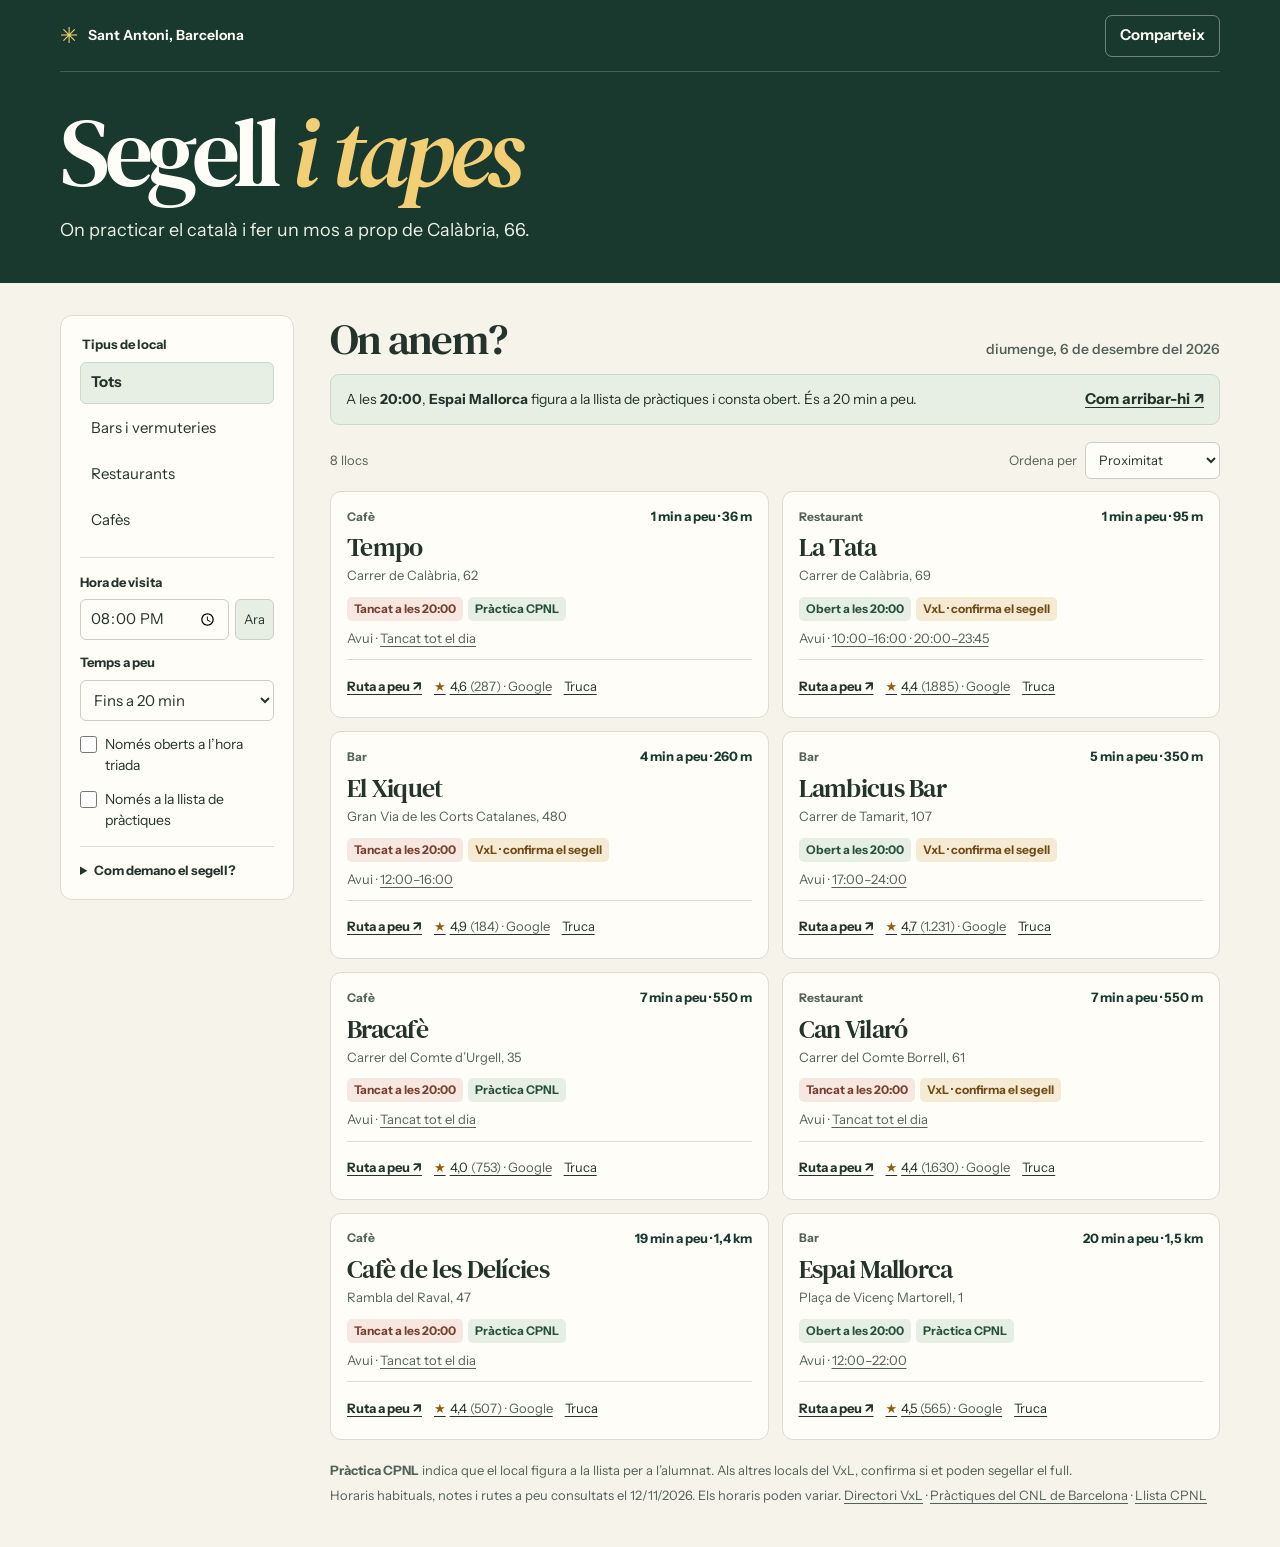
==== index.html @ 32f1e43f "Publish Segell i tapes" ====
<!DOCTYPE html>
<html lang="ca">
<head>
  <meta charset="utf-8">
  <meta name="viewport" content="width=device-width, initial-scale=1">
  <meta name="theme-color" content="#19392f">
  <meta name="description" content="Bars, restaurants i cafès per practicar el català a prop de Calàbria, 66. Filtra per horari i distància a peu.">
  <meta property="og:title" content="Segell i tapes · Sant Antoni">
  <meta property="og:description" content="Tria on practicar el català i fer un mos després de classe.">
  <title>Segell i tapes · Sant Antoni</title>
  <style>
    :root {
      color-scheme: light;
      --ink: #24342d;
      --muted: #536259;
      --green: #19392f;
      --cream: #f6f3eb;
      --paper: #fffdf8;
      --line: #dddcd0;
      --gold: #f2ce75;
      --green-soft: #e7efe5;
      --red-soft: #f6e8e1;
      --amber-soft: #f5ebd4;
      --sans: 'Instrument Sans', system-ui, sans-serif;
      --serif: 'DM Serif Text', Georgia, serif;
    }
    *, *::before, *::after { box-sizing: border-box; }
    body { margin: 0; background: var(--cream); color: var(--ink); font: 15px/1.5 var(--sans); }
    a { color: inherit; text-underline-offset: 3px; }
    button, input, select { font: inherit; }
    button, select, input[type="checkbox"] { cursor: pointer; }
    :focus-visible { outline: 3px solid #b06c20; outline-offset: 3px; }
    button { color: inherit; }
    .wrap { width: min(1160px, calc(100% - 64px)); margin-inline: auto; }
    .masthead { background: var(--green); color: var(--paper); }
    .top { min-height: 72px; display: flex; align-items: center; justify-content: space-between; gap: 16px; border-bottom: 1px solid #ffffff30; }
    .location { display: flex; align-items: center; gap: 10px; font-size: 14px; font-weight: 650; }
    .location::before { content: '✳'; color: var(--gold); font-size: 22px; }
    .share { background: transparent; border: 1px solid #ffffff60; color: inherit; padding: 8px 14px; border-radius: 7px; min-height: 42px; font-weight: 650; }
    .share:hover { background: #ffffff18; }
    .hero { padding-block: 34px 39px; }
    h1, h2, h3, p { margin: 0; }
    h1 { font: 400 clamp(54px, 8vw, 96px)/0.98 var(--serif); letter-spacing: -.056em; }
    h1 em { font-style: italic; color: var(--gold); }
    .hero p { margin-top: 17px; color: #edf1e7; font-size: clamp(15px, 2vw, 18px); }
    .workspace { display: grid; grid-template-columns: 234px minmax(0, 1fr); gap: 36px; padding-block: 32px 42px; }
    aside { align-self: start; border: 1px solid var(--line); background: var(--paper); border-radius: 12px; padding: 19px; position: sticky; top: 16px; }
    .label, legend { display: block; font-size: 13px; font-weight: 750; margin-bottom: 7px; }
    fieldset { border: 0; margin: 0; padding: 0; min-width: 0; }
    .categories { display: grid; gap: 4px; }
    .category { border: 1px solid transparent; background: transparent; min-height: 42px; border-radius: 6px; padding: 8px 10px; text-align: left; }
    .category:hover { background: var(--cream); }
    .category[aria-pressed="true"] { border-color: #cad9cb; background: var(--green-soft); font-weight: 750; }
    .filter-section { margin-top: 15px; padding-top: 15px; border-top: 1px solid var(--line); }
    .controls { display: grid; gap: 13px; }
    input[type="time"], select { min-height: 41px; padding: 7px 9px; border: 1px solid #cccec2; border-radius: 6px; background: var(--paper); color: var(--ink); width: 100%; }
    .visit-time { display: flex; gap: 6px; }
    .visit-time input { min-width: 0; }
    .visit-time button { padding: 0 8px; border: 1px solid #cccec2; border-radius: 6px; background: var(--green-soft); font-size: 13px; }
    input[type="checkbox"] { accent-color: var(--green); width: 17px; height: 17px; flex: 0 0 17px; margin: 2px 0 0; }
    .check { display: flex; gap: 8px; align-items: start; font-size: 14px; }
    .tip { margin-top: 15px; padding-top: 14px; border-top: 1px solid var(--line); }
    .tip p { color: var(--muted); font-size: 13px; }
    .tip summary { font-weight: 700; font-size: 13px; cursor: pointer; }
    .tip p { margin-top: 7px; }
    .summary { display: flex; flex-wrap: wrap; gap: 7px 15px; align-items: baseline; justify-content: space-between; margin-bottom: 12px; }
    h2 { font: 400 clamp(31px, 4vw, 43px)/1.1 var(--serif); letter-spacing: -.04em; }
    .date { color: var(--muted); font-size: 14px; font-weight: 550; }
    .highlight { display: flex; align-items: center; justify-content: space-between; gap: 12px 20px; background: var(--green-soft); border: 1px solid #c9d9cc; border-radius: 9px; padding: 13px 15px; margin-bottom: 17px; }
    .highlight p { font-size: 14px; }
    .highlight a { white-space: nowrap; font-weight: 750; }
    .list-meta { display: flex; align-items: center; justify-content: space-between; flex-wrap: wrap; gap: 9px; margin-bottom: 12px; color: var(--muted); font-size: 13px; }
    .sort { display: flex; align-items: center; gap: 8px; }
    .sort select { min-height: 37px; width: auto; }
    .cards { display: grid; grid-template-columns: repeat(2, minmax(0, 1fr)); gap: 13px; }
    .card { background: var(--paper); border: 1px solid var(--line); border-radius: 11px; padding: 15px 16px; display: flex; flex-direction: column; min-width: 0; }
    .card-top { display: flex; align-items: center; justify-content: space-between; gap: 8px; margin-bottom: 7px; }
    .kind { font-size: 12px; font-weight: 750; color: var(--muted); }
    .distance { font-size: 13px; font-weight: 750; white-space: nowrap; color: var(--green); }
    h3 { font: 400 26px/1.12 var(--serif); letter-spacing: -.027em; }
    .address { color: var(--muted); font-size: 13px; margin-top: 4px; }
    .pills { display: flex; flex-wrap: wrap; align-items: center; gap: 5px; margin-top: 11px; }
    .pill { border-radius: 5px; padding: 3px 7px; font-size: 12px; font-weight: 680; }
    .open, .confirmed { background: var(--green-soft); color: #255138; }
    .closed { background: var(--red-soft); color: #783e2e; }
    .unconfirmed { background: var(--amber-soft); color: #704a14; }
    .hours { font-size: 13px; color: var(--muted); margin-top: 8px; margin-bottom: 11px; }
    .actions { margin-top: auto; padding-top: 10px; border-top: 1px solid var(--line); display: flex; flex-wrap: wrap; align-items: center; gap: 5px 12px; }
    .actions a { font-size: 13px; min-height: 32px; display: inline-flex; align-items: center; }
    .actions a:first-child { font-weight: 750; }
    .star { color: #8f5c10; margin-right: 4px; }
    .muted { color: var(--muted); }
    .empty { grid-column: 1/-1; background: var(--paper); padding: 22px; border: 1px dashed #aeb8aa; border-radius: 10px; }
    .empty button { margin-top: 8px; background: var(--green); color: white; border: 0; border-radius: 5px; padding: 7px 10px; }
    .sources { margin-top: 21px; color: var(--muted); font-size: 13px; }
    .sources p + p { margin-top: 5px; }
    #share-status { position: fixed; z-index: 2; bottom: 18px; left: 50%; transform: translateX(-50%); border-radius: 8px; padding: 9px 14px; background: var(--green); color: white; width: max-content; max-width: 90%; box-shadow: 0 3px 15px #0002; }
    #share-status:empty { display: none; }
    @media (max-width: 920px) { .workspace { grid-template-columns: 205px minmax(0,1fr); gap: 19px; } .wrap { width: calc(100% - 40px); } }
    @media (max-width: 740px) { .workspace { grid-template-columns: 1fr; padding-top: 18px; } aside { position: static; padding: 13px; } .categories { display: flex; flex-wrap: wrap; gap: 5px; } .category { flex: 0 0 auto; border-color: var(--line); } .controls { grid-template-columns: 1fr 1fr; align-items: center; } .hero { padding-block: 26px 29px; } .top { min-height: 58px; } }
    @media (max-width: 520px) { .wrap { width: calc(100% - 28px); } .cards { grid-template-columns: 1fr; } .highlight { align-items: start; } .card { padding: 14px; } }
    @media (max-width: 350px) { .highlight { flex-direction: column; } .controls { grid-template-columns: 1fr; } }
  </style>
  <link rel="stylesheet" href="https://fonts.googleapis.com/css2?family=DM+Serif+Text:ital@0;1&family=Instrument+Sans:wght@400;500;600;700&display=swap">
</head>
<body>
  <header class="masthead">
    <div class="wrap">
      <div class="top">
        <p class="location">Sant Antoni, Barcelona</p>
        <button type="button" class="share" id="share">Comparteix</button>
      </div>
      <div class="hero">
        <h1>Segell <em>i tapes</em></h1>
        <p>On practicar el català i fer un mos a prop de Calàbria, 66.</p>
      </div>
    </div>
  </header>
  <main class="workspace wrap">
    <aside aria-label="Filtres">
      <fieldset>
        <legend>Tipus de local</legend>
        <div class="categories" id="categories">
          <button class="category" type="button" data-category="all" aria-pressed="true">Tots</button>
          <button class="category" type="button" data-category="bar" aria-pressed="false">Bars i vermuteries</button>
          <button class="category" type="button" data-category="restaurant" aria-pressed="false">Restaurants</button>
          <button class="category" type="button" data-category="cafe" aria-pressed="false">Cafès</button>
        </div>
      </fieldset>
      <div class="filter-section controls">
        <div><label class="label" for="time">Hora de visita</label><div class="visit-time"><input type="time" id="time" value="20:00" required><button id="now" type="button">Ara</button></div></div>
        <div><label class="label" for="radius">Temps a peu</label><select id="radius"><option value="5">Fins a 5 min</option><option value="10">Fins a 10 min</option><option value="20" selected>Fins a 20 min</option></select></div>
        <label class="check"><input id="open-only" type="checkbox"> Només oberts a l’hora triada</label>
        <label class="check"><input id="confirmed-only" type="checkbox"> Només a la llista de pràctiques</label>
      </div>
      <details class="tip">
        <summary>Com demano el segell?</summary>
        <p>«Bona tarda! Som alumnes de català. Podem fer la pràctica aquí? Ens podeu segellar el full, si us plau?»</p>
      </details>
    </aside>
    <section aria-labelledby="results-title">
      <div class="summary"><h2 id="results-title">On anem?</h2><p id="visit-date" class="date"></p></div>
      <div class="highlight" id="highlight"></div>
      <div class="list-meta"><p id="count" role="status"></p><label class="sort" for="sort">Ordena per <select id="sort"><option value="distance">Proximitat</option><option value="rating">Nota de Google</option></select></label></div>
      <div class="cards" id="cards"></div>
      <noscript><p>Activa JavaScript per veure la llista i utilitzar els filtres.</p></noscript>
      <footer class="sources">
        <p><strong>Pràctica CPNL</strong> indica que el local figura a la llista per a l’alumnat. Als altres locals del VxL, confirma si et poden segellar el full.</p>
        <p>Horaris habituals, notes i rutes a peu consultats el 12/11/2026. Els horaris poden variar. <a href="https://www.vxl.cat/collaboradors-vxl/establiments?cnl=All&amp;sector=244&amp;comarca=5453&amp;municipi=6460" target="_blank" rel="noopener noreferrer">Directori VxL</a> · <a href="https://www.cpnl.cat/xarxa/cnlbarcelona/foment/practiques-linguistiques/" target="_blank" rel="noopener noreferrer">Pràctiques del CNL de Barcelona</a> · <a href="https://www.cpnl.cat/alumnes/practiques/" target="_blank" rel="noopener noreferrer">Llista CPNL</a></p>
      </footer>
    </section>
  </main>
  <div id="share-status" role="status"></div>
  <script>
    const origin = 'Carrer de Calàbria, 66, 08015 Barcelona';
    const timezone = 'Europe/Madrid';
    const weekdays = ['Monday','Tuesday','Wednesday','Thursday','Friday','Saturday','Sunday'];
    const categoryNames = {bar:'Bar', restaurant:'Restaurant', cafe:'Cafè'};
    const workweek = (intervals, saturday = [], sunday = []) => [intervals, intervals, intervals, intervals, intervals, saturday, sunday];
    const daily = (intervals) => Array.from({length: 7}, () => intervals);
    const places = [
      {name:'Tempo', type:'cafe', address:'Carrer de Calàbria, 62', minutes:1, meters:36, rating:4.6, reviews:287, confirmed:true, phone:'931269440', cid:'0x1631623df6476cb1', hours:workweek([['08:30','16:30']])},
      {name:'La Tata', type:'restaurant', address:'Carrer de Calàbria, 69', minutes:1, meters:95, rating:4.4, reviews:1885, confirmed:false, phone:'934262287', cid:'0x2f1329997ff4c143', hours:workweek([['06:00','23:45']],[['08:00','16:00'],['20:00','23:45']],[['10:00','16:00'],['20:00','23:45']]), hoursUrl:'https://latatabarcelona.es/es/contacto'},
      {name:'El Xiquet', type:'bar', address:'Gran Via de les Corts Catalanes, 480', minutes:4, meters:260, rating:4.9, reviews:184, confirmed:false, phone:'744788000', cid:'0x1dbe2afaabc72187', hours:[[['18:00','24:00']],[['18:00','24:00']],[],[['18:00','24:00']],[['18:00','24:00']],[['12:00','16:00']],[['12:00','16:00']]]},
      {name:'Lambicus Bar', type:'bar', address:'Carrer de Tamarit, 107', minutes:5, meters:350, rating:4.7, reviews:1231, confirmed:false, phone:'931707566', cid:'0x98f42e37c8517e87', hours:daily([['17:00','24:00']]), hoursUrl:'https://lambicus.com/bar/'},
      {name:'Bracafè', type:'cafe', address:'Carrer del Comte d’Urgell, 35', minutes:7, meters:550, rating:4.0, reviews:753, confirmed:true, phone:'685925269', cid:'0x559559e1414d473d', hours:workweek([['07:00','13:00']])},
      {name:'Can Vilaró', type:'restaurant', address:'Carrer del Comte Borrell, 61', minutes:7, meters:550, rating:4.4, reviews:1630, confirmed:false, phone:'933250578', cid:'0xc56b517f4595d897', hours:workweek([['08:30','15:30']])},
      {name:'Cafè de les Delícies', type:'cafe', address:'Rambla del Raval, 47', minutes:19, meters:1400, rating:4.4, reviews:507, confirmed:true, phone:'934415714', cid:'0x263332ba1c6db1b4', hours:workweek([['09:30','16:30']])},
      {name:'Espai Mallorca', type:'bar', address:'Plaça de Vicenç Martorell, 1', minutes:20, meters:1500, rating:4.5, reviews:565, confirmed:true, phone:'931728460', cid:'0xd916ed43276c6984', hours:[[['10:30','23:00']],[['10:30','23:00']],[['10:30','23:00']],[['10:30','24:00']],[['10:30','24:00']],[['10:30','24:00']],[['12:00','22:00']]]}
    ];
    const time = document.querySelector('#time');
    const radius = document.querySelector('#radius');
    const openOnly = document.querySelector('#open-only');
    const confirmedOnly = document.querySelector('#confirmed-only');
    const sort = document.querySelector('#sort');
    const categories = document.querySelector('#categories');
    const results = document.querySelector('#cards');
    const highlight = document.querySelector('#highlight');
    let weekday;
    const number = new Intl.NumberFormat('ca', {maximumFractionDigits:1});
    const rating = new Intl.NumberFormat('ca', {minimumFractionDigits:1, maximumFractionDigits:1});
    let category = 'all';

    function isOpen(place, selectedTime) {
      return place.hours[weekday].some(([from, to]) => from <= selectedTime && selectedTime < to);
    }

    function walkLink(place) {
      return 'https://www.google.com/maps/dir/?' + new URLSearchParams({api:'1', origin, destination:`${place.name}, ${place.address}, Barcelona`, travelmode:'walking'});
    }

    function mapsLink(place) {
      return 'https://www.google.com/maps?cid=' + BigInt(place.cid).toString();
    }

    function byDistance(a, b) {
      return a.meters - b.meters;
    }

    function card(place, selectedTime) {
      const open = isOpen(place, selectedTime);
      const hours = place.hours[weekday].map(([from, to]) => `${from}–${to}`).join(' · ') || 'Tancat tot el dia';
      const distance = place.meters < 1000 ? `${place.meters} m` : `${number.format(place.meters / 1000)} km`;
      return `<article class="card">
        <div class="card-top"><span class="kind">${categoryNames[place.type]}</span><span class="distance">${place.minutes} min a peu · ${distance}</span></div>
        <h3>${place.name}</h3><p class="address">${place.address}</p>
        <div class="pills">
          <span class="pill ${open ? 'open' : 'closed'}">${open ? 'Obert' : 'Tancat'} a les ${selectedTime}</span>
          <span class="pill ${place.confirmed ? 'confirmed' : 'unconfirmed'}">${place.confirmed ? 'Pràctica CPNL' : 'VxL · confirma el segell'}</span>
        </div>
        <p class="hours">Avui · <a href="${place.hoursUrl || mapsLink(place)}" target="_blank" rel="noopener noreferrer">${hours}</a></p>
        <div class="actions">
          <a href="${walkLink(place)}" target="_blank" rel="noopener noreferrer" aria-label="Ruta a peu a ${place.name}">Ruta a peu ↗</a>
          <a href="${mapsLink(place)}" target="_blank" rel="noopener noreferrer" aria-label="Google Maps i ressenyes de ${place.name}"><span class="star" aria-hidden="true">★</span>${rating.format(place.rating)}&nbsp;<span class="muted">(${number.format(place.reviews)}) · Google</span></a>
          <a href="tel:+34${place.phone}" aria-label="Truca a ${place.name}">Truca</a>
        </div>
      </article>`;
    }

    function render() {
      const date = new Date();
      weekday = weekdays.indexOf(new Intl.DateTimeFormat('en', {weekday:'long', timeZone:timezone}).format(date));
      document.querySelector('#visit-date').textContent = new Intl.DateTimeFormat('ca', {dateStyle:'full', timeZone:timezone}).format(date);
      const selectedTime = time.value || '20:00';
      const visible = places.filter(place =>
        (category === 'all' || place.type === category) &&
        place.minutes <= Number(radius.value) &&
        (!openOnly.checked || isOpen(place, selectedTime)) &&
        (!confirmedOnly.checked || place.confirmed)
      );
      const eligible = visible.find(place => place.confirmed && isOpen(place, selectedTime));
      const exactTime = `A les <strong>${selectedTime}</strong>`;
      highlight.innerHTML = eligible
        ? `<p>${exactTime}, <strong>${eligible.name}</strong> figura a la llista de pràctiques i consta obert. És a ${eligible.minutes} min a peu.</p><a href="${walkLink(eligible)}" target="_blank" rel="noopener noreferrer">Com arribar-hi ↗</a>`
        : `<p>${exactTime} no consta obert cap local de la llista de pràctiques amb aquests filtres.</p>`;
      visible.sort(sort.value === 'rating' ? (a, b) => b.rating - a.rating || byDistance(a, b) : byDistance);
      document.querySelector('#count').textContent = `${visible.length} ${visible.length === 1 ? 'lloc' : 'llocs'}`;
      results.innerHTML = visible.length
        ? visible.map(place => card(place, selectedTime)).join('')
        : '<div class="empty"><p>Cap lloc amb aquests filtres.</p><button type="button" id="reset">Restableix els filtres</button></div>';
    }

    function selectCategory(value) {
      category = value;
      for (const button of categories.querySelectorAll('button')) {
        button.setAttribute('aria-pressed', String(button.dataset.category === value));
      }
    }

    categories.addEventListener('click', event => {
      const button = event.target.closest('[data-category]');
      if (!button) return;
      selectCategory(button.dataset.category);
      render();
    });
    for (const control of [time, radius, openOnly, confirmedOnly, sort]) control.addEventListener('change', render);
    document.querySelector('#now').addEventListener('click', () => {
      time.value = new Intl.DateTimeFormat('ca', {hour:'2-digit', minute:'2-digit', hourCycle:'h23', timeZone:timezone}).format(new Date());
      render();
    });
    results.addEventListener('click', event => {
      if (event.target.id !== 'reset') return;
      selectCategory('all');
      radius.value = '20';
      openOnly.checked = false;
      confirmedOnly.checked = false;
      render();
      categories.querySelector('[data-category="all"]').focus();
    });
    let shareMessageTimer;
    document.querySelector('#share').addEventListener('click', async () => {
      const status = document.querySelector('#share-status');
      try {
        if (location.protocol === 'file:') {
          status.textContent = 'Comparteix el fitxer HTML amb el grup.';
        } else {
          const response = await fetch(location.href);
          if (!response.ok) throw new Error('No es pot descarregar el fitxer');
          const url = URL.createObjectURL(await response.blob());
          const download = document.createElement('a');
          download.href = url;
          download.download = 'segell-i-tapes.html';
          download.click();
          setTimeout(() => URL.revokeObjectURL(url), 1000);
          status.textContent = 'Envia el fitxer HTML descarregat al grup.';
        }
      } catch (error) {
        status.textContent = 'Desa la pàgina com a fitxer HTML per compartir-la.';
      }
      clearTimeout(shareMessageTimer);
      shareMessageTimer = setTimeout(() => { status.textContent = ''; }, 3500);
    });
    render();
  </script>
</body>
</html>
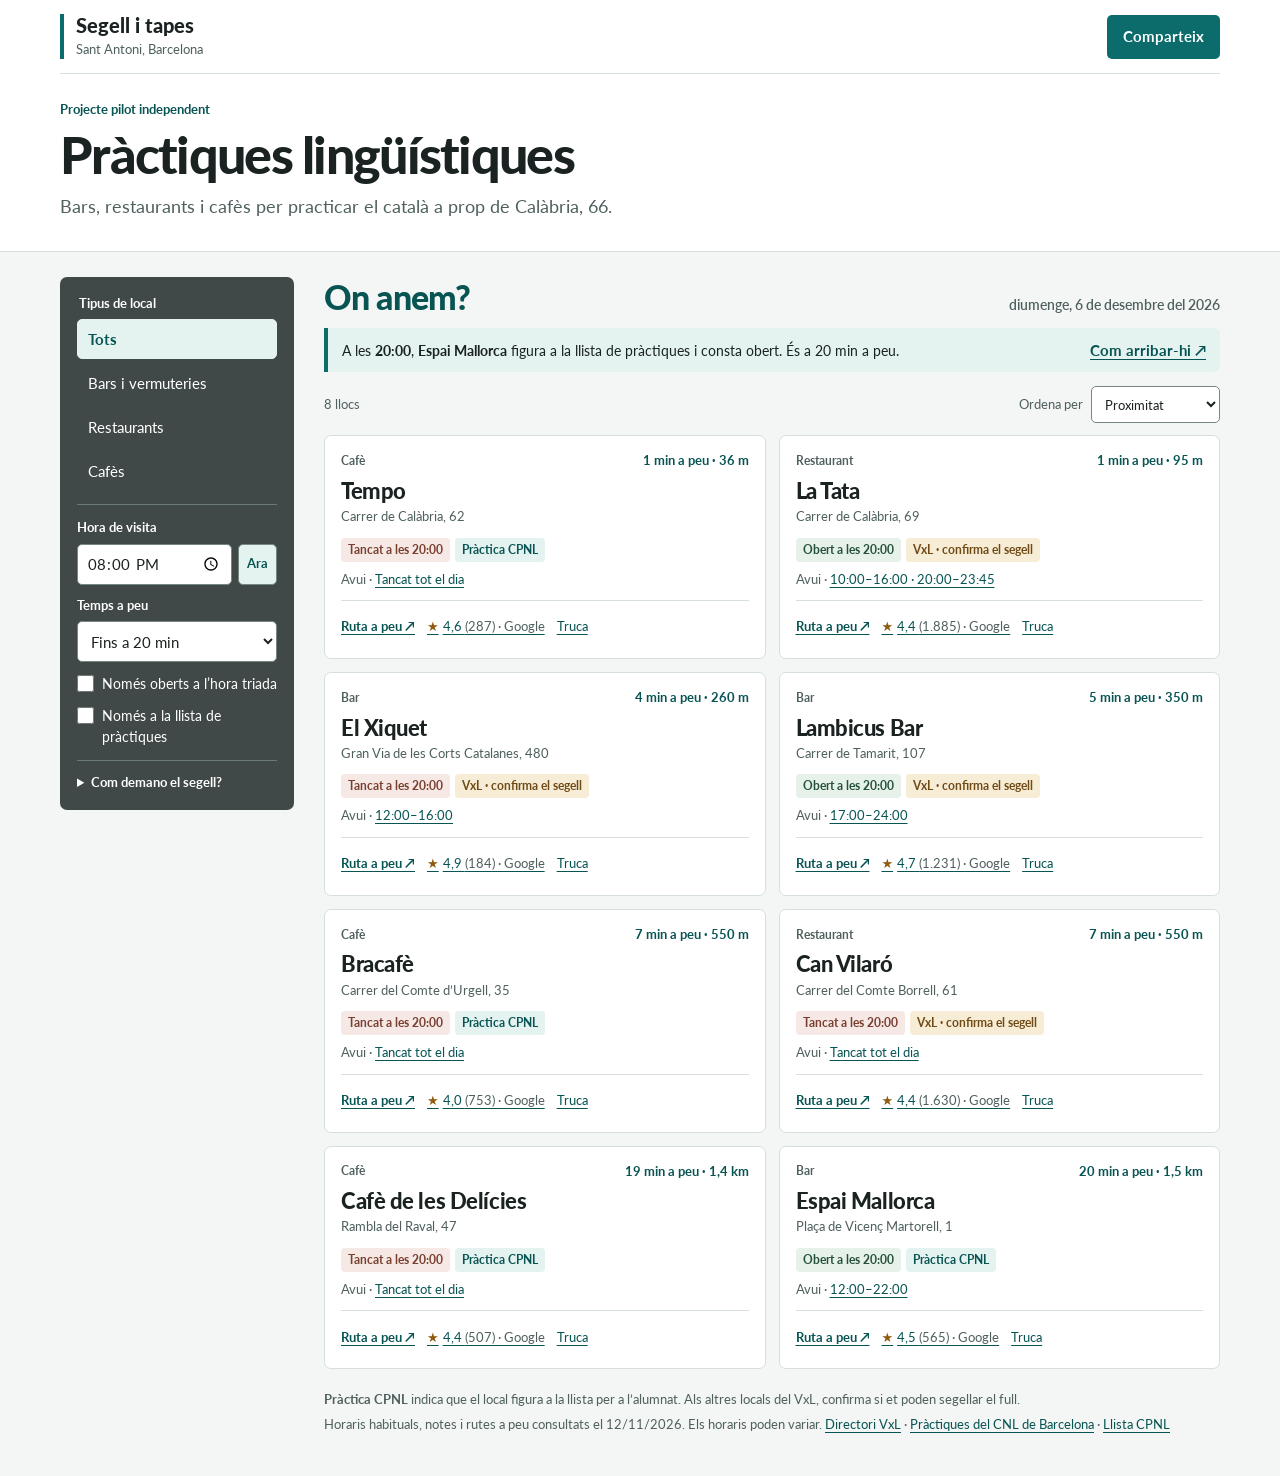
==== commit 7f1fc274: "Adapt the pilot to the CPNL practices page design" ====
--- a/index.html
+++ b/index.html
@@ -3,7 +3,7 @@
 <head>
   <meta charset="utf-8">
   <meta name="viewport" content="width=device-width, initial-scale=1">
-  <meta name="theme-color" content="#19392f">
+  <meta name="theme-color" content="#ffffff">
   <meta name="description" content="Bars, restaurants i cafès per practicar el català a prop de Calàbria, 66. Filtra per horari i distància a peu.">
   <meta property="og:title" content="Segell i tapes · Sant Antoni">
   <meta property="og:description" content="Tria on practicar el català i fer un mos després de classe.">
@@ -11,108 +11,123 @@
   <style>
     :root {
       color-scheme: light;
-      --ink: #24342d;
-      --muted: #536259;
-      --green: #19392f;
-      --cream: #f6f3eb;
-      --paper: #fffdf8;
-      --line: #dddcd0;
-      --gold: #f2ce75;
-      --green-soft: #e7efe5;
-      --red-soft: #f6e8e1;
-      --amber-soft: #f5ebd4;
-      --sans: 'Instrument Sans', system-ui, sans-serif;
-      --serif: 'DM Serif Text', Georgia, serif;
+      --ink: #1b2322;
+      --muted: #4f605e;
+      --teal: #0c6c6b;
+      --teal-dark: #075453;
+      --teal-light: #e4f2f0;
+      --surface: #f4f6f5;
+      --paper: #fff;
+      --line: #d6dfdd;
+      --control-line: #758783;
+      --sidebar: #404947;
+      --sidebar-line: #697976;
+      --green-soft: #e6f1e9;
+      --red-soft: #f6e8e5;
+      --amber-soft: #f7edd6;
+      --sans: Lato, Arial, system-ui, sans-serif;
     }
     *, *::before, *::after { box-sizing: border-box; }
-    body { margin: 0; background: var(--cream); color: var(--ink); font: 15px/1.5 var(--sans); }
-    a { color: inherit; text-underline-offset: 3px; }
+    body { margin: 0; background: var(--surface); color: var(--ink); font: 15px/1.5 var(--sans); }
+    a { color: var(--teal-dark); text-underline-offset: 3px; }
     button, input, select { font: inherit; }
     button, select, input[type="checkbox"] { cursor: pointer; }
-    :focus-visible { outline: 3px solid #b06c20; outline-offset: 3px; }
+    :focus-visible { outline: 3px solid var(--teal); outline-offset: 3px; }
     button { color: inherit; }
     .wrap { width: min(1160px, calc(100% - 64px)); margin-inline: auto; }
-    .masthead { background: var(--green); color: var(--paper); }
-    .top { min-height: 72px; display: flex; align-items: center; justify-content: space-between; gap: 16px; border-bottom: 1px solid #ffffff30; }
-    .location { display: flex; align-items: center; gap: 10px; font-size: 14px; font-weight: 650; }
-    .location::before { content: '✳'; color: var(--gold); font-size: 22px; }
-    .share { background: transparent; border: 1px solid #ffffff60; color: inherit; padding: 8px 14px; border-radius: 7px; min-height: 42px; font-weight: 650; }
-    .share:hover { background: #ffffff18; }
-    .hero { padding-block: 34px 39px; }
+    .masthead { background: var(--paper); border-bottom: 1px solid var(--line); }
+    .top { min-height: 74px; display: flex; align-items: center; justify-content: space-between; gap: 16px; border-bottom: 1px solid var(--line); }
+    .identity { border-left: 4px solid var(--teal); padding-left: 12px; }
+    .brand { font-size: 20px; line-height: 1.15; font-weight: 900; }
+    .location { margin-top: 3px; color: var(--muted); font-size: 13px; }
+    .share { background: var(--teal); border: 1px solid transparent; color: var(--paper); padding: 8px 15px; border-radius: 5px; min-height: 44px; font-weight: 700; }
+    .share:hover { background: var(--teal-dark); }
+    .hero { padding-block: 26px 31px; }
     h1, h2, h3, p { margin: 0; }
-    h1 { font: 400 clamp(54px, 8vw, 96px)/0.98 var(--serif); letter-spacing: -.056em; }
-    h1 em { font-style: italic; color: var(--gold); }
-    .hero p { margin-top: 17px; color: #edf1e7; font-size: clamp(15px, 2vw, 18px); }
-    .workspace { display: grid; grid-template-columns: 234px minmax(0, 1fr); gap: 36px; padding-block: 32px 42px; }
-    aside { align-self: start; border: 1px solid var(--line); background: var(--paper); border-radius: 12px; padding: 19px; position: sticky; top: 16px; }
-    .label, legend { display: block; font-size: 13px; font-weight: 750; margin-bottom: 7px; }
+    h1 { font-size: clamp(31px, 5vw, 52px); line-height: 1.1; font-weight: 900; letter-spacing: -.033em; }
+    .eyebrow { margin-bottom: 6px; color: var(--teal-dark); font-size: 13px; font-weight: 700; }
+    .hero-lead { margin-top: 10px; color: var(--muted); font-size: clamp(15px, 2vw, 18px); }
+    .workspace { display: grid; grid-template-columns: 234px minmax(0, 1fr); gap: 30px; padding-block: 25px 42px; }
+    aside { align-self: start; background: var(--sidebar); color: var(--paper); border-radius: 7px; padding: 17px; position: sticky; top: 16px; }
+    aside :focus-visible { outline-color: #b1f5ed; }
+    .label, legend { display: block; font-size: 13px; font-weight: 700; margin-bottom: 6px; }
     fieldset { border: 0; margin: 0; padding: 0; min-width: 0; }
     .categories { display: grid; gap: 4px; }
-    .category { border: 1px solid transparent; background: transparent; min-height: 42px; border-radius: 6px; padding: 8px 10px; text-align: left; }
-    .category:hover { background: var(--cream); }
-    .category[aria-pressed="true"] { border-color: #cad9cb; background: var(--green-soft); font-weight: 750; }
-    .filter-section { margin-top: 15px; padding-top: 15px; border-top: 1px solid var(--line); }
-    .controls { display: grid; gap: 13px; }
-    input[type="time"], select { min-height: 41px; padding: 7px 9px; border: 1px solid #cccec2; border-radius: 6px; background: var(--paper); color: var(--ink); width: 100%; }
+    .category { border: 1px solid transparent; background: transparent; min-height: 40px; border-radius: 5px; padding: 7px 10px; text-align: left; }
+    .category:hover { background: #505e5b; }
+    .category[aria-pressed="true"] { border-color: var(--teal-light); background: var(--teal-light); color: var(--teal-dark); font-weight: 700; }
+    .filter-section { margin-top: 13px; padding-top: 13px; border-top: 1px solid var(--sidebar-line); }
+    .controls { display: grid; gap: 11px; }
+    input[type="time"], select { min-height: 41px; padding: 7px 9px; border: 1px solid var(--control-line); border-radius: 5px; background: var(--paper); color: var(--ink); width: 100%; }
     .visit-time { display: flex; gap: 6px; }
     .visit-time input { min-width: 0; }
-    .visit-time button { padding: 0 8px; border: 1px solid #cccec2; border-radius: 6px; background: var(--green-soft); font-size: 13px; }
-    input[type="checkbox"] { accent-color: var(--green); width: 17px; height: 17px; flex: 0 0 17px; margin: 2px 0 0; }
+    .visit-time button { padding: 0 8px; border: 1px solid var(--control-line); border-radius: 5px; background: var(--teal-light); color: var(--teal-dark); font-size: 13px; font-weight: 700; }
+    input[type="checkbox"] { accent-color: var(--teal); width: 17px; height: 17px; flex: 0 0 17px; margin: 2px 0 0; }
     .check { display: flex; gap: 8px; align-items: start; font-size: 14px; }
-    .tip { margin-top: 15px; padding-top: 14px; border-top: 1px solid var(--line); }
-    .tip p { color: var(--muted); font-size: 13px; }
+    .tip { margin-top: 13px; padding-top: 12px; border-top: 1px solid var(--sidebar-line); }
+    .tip p { color: #e3efed; font-size: 13px; }
     .tip summary { font-weight: 700; font-size: 13px; cursor: pointer; }
     .tip p { margin-top: 7px; }
     .summary { display: flex; flex-wrap: wrap; gap: 7px 15px; align-items: baseline; justify-content: space-between; margin-bottom: 12px; }
-    h2 { font: 400 clamp(31px, 4vw, 43px)/1.1 var(--serif); letter-spacing: -.04em; }
+    h2 { color: var(--teal-dark); font-size: clamp(25px, 3vw, 34px); line-height: 1.15; font-weight: 900; letter-spacing: -.025em; }
     .date { color: var(--muted); font-size: 14px; font-weight: 550; }
-    .highlight { display: flex; align-items: center; justify-content: space-between; gap: 12px 20px; background: var(--green-soft); border: 1px solid #c9d9cc; border-radius: 9px; padding: 13px 15px; margin-bottom: 17px; }
+    .highlight { display: flex; align-items: center; justify-content: space-between; gap: 8px 18px; background: var(--teal-light); border-left: 4px solid var(--teal); border-radius: 0 6px 6px 0; padding: 11px 14px; margin-bottom: 14px; }
     .highlight p { font-size: 14px; }
-    .highlight a { white-space: nowrap; font-weight: 750; }
+    .highlight a { white-space: nowrap; font-weight: 700; }
     .list-meta { display: flex; align-items: center; justify-content: space-between; flex-wrap: wrap; gap: 9px; margin-bottom: 12px; color: var(--muted); font-size: 13px; }
     .sort { display: flex; align-items: center; gap: 8px; }
     .sort select { min-height: 37px; width: auto; }
     .cards { display: grid; grid-template-columns: repeat(2, minmax(0, 1fr)); gap: 13px; }
-    .card { background: var(--paper); border: 1px solid var(--line); border-radius: 11px; padding: 15px 16px; display: flex; flex-direction: column; min-width: 0; }
+    .card { background: var(--paper); border: 1px solid var(--line); border-radius: 7px; padding: 15px 16px; display: flex; flex-direction: column; min-width: 0; }
     .card-top { display: flex; align-items: center; justify-content: space-between; gap: 8px; margin-bottom: 7px; }
-    .kind { font-size: 12px; font-weight: 750; color: var(--muted); }
-    .distance { font-size: 13px; font-weight: 750; white-space: nowrap; color: var(--green); }
-    h3 { font: 400 26px/1.12 var(--serif); letter-spacing: -.027em; }
+    .kind { font-size: 12px; font-weight: 700; color: var(--muted); }
+    .distance { font-size: 13px; font-weight: 700; white-space: nowrap; color: var(--teal-dark); }
+    h3 { font-size: 22px; line-height: 1.15; font-weight: 900; letter-spacing: -.02em; }
     .address { color: var(--muted); font-size: 13px; margin-top: 4px; }
     .pills { display: flex; flex-wrap: wrap; align-items: center; gap: 5px; margin-top: 11px; }
-    .pill { border-radius: 5px; padding: 3px 7px; font-size: 12px; font-weight: 680; }
-    .open, .confirmed { background: var(--green-soft); color: #255138; }
+    .pill { border-radius: 4px; padding: 3px 7px; font-size: 12px; font-weight: 700; }
+    .open { background: var(--green-soft); color: #255138; }
+    .confirmed { background: var(--teal-light); color: var(--teal-dark); }
     .closed { background: var(--red-soft); color: #783e2e; }
     .unconfirmed { background: var(--amber-soft); color: #704a14; }
     .hours { font-size: 13px; color: var(--muted); margin-top: 8px; margin-bottom: 11px; }
     .actions { margin-top: auto; padding-top: 10px; border-top: 1px solid var(--line); display: flex; flex-wrap: wrap; align-items: center; gap: 5px 12px; }
     .actions a { font-size: 13px; min-height: 32px; display: inline-flex; align-items: center; }
-    .actions a:first-child { font-weight: 750; }
+    .actions a:first-child { font-weight: 700; }
     .star { color: #8f5c10; margin-right: 4px; }
     .muted { color: var(--muted); }
     .empty { grid-column: 1/-1; background: var(--paper); padding: 22px; border: 1px dashed #aeb8aa; border-radius: 10px; }
-    .empty button { margin-top: 8px; background: var(--green); color: white; border: 0; border-radius: 5px; padding: 7px 10px; }
+    .empty button { margin-top: 8px; background: var(--teal); color: white; border: 0; border-radius: 5px; padding: 7px 10px; }
     .sources { margin-top: 21px; color: var(--muted); font-size: 13px; }
     .sources p + p { margin-top: 5px; }
-    #share-status { position: fixed; z-index: 2; bottom: 18px; left: 50%; transform: translateX(-50%); border-radius: 8px; padding: 9px 14px; background: var(--green); color: white; width: max-content; max-width: 90%; box-shadow: 0 3px 15px #0002; }
-    #share-status:empty { display: none; }
+    #share-status:not(:empty) { margin-top: 10px; color: var(--teal-dark); }
+    #share-manual:not([hidden]) { display: grid; gap: 5px; margin-top: 10px; max-width: 30rem; }
+    #share-url { width: 100%; min-width: 0; min-height: 41px; padding: 7px 9px; border: 1px solid var(--control-line); border-radius: 5px; color: var(--ink); background: var(--paper); }
     @media (max-width: 920px) { .workspace { grid-template-columns: 205px minmax(0,1fr); gap: 19px; } .wrap { width: calc(100% - 40px); } }
-    @media (max-width: 740px) { .workspace { grid-template-columns: 1fr; padding-top: 18px; } aside { position: static; padding: 13px; } .categories { display: flex; flex-wrap: wrap; gap: 5px; } .category { flex: 0 0 auto; border-color: var(--line); } .controls { grid-template-columns: 1fr 1fr; align-items: center; } .hero { padding-block: 26px 29px; } .top { min-height: 58px; } }
+    @media (max-width: 740px) { .workspace { grid-template-columns: 1fr; padding-top: 16px; } aside { position: static; padding: 13px; } .categories { display: flex; flex-wrap: wrap; gap: 5px; } .category { flex: 0 0 auto; border-color: var(--sidebar-line); } .controls { grid-template-columns: 1fr 1fr; align-items: center; } .hero { padding-block: 18px 21px; } .top { min-height: 64px; } }
     @media (max-width: 520px) { .wrap { width: calc(100% - 28px); } .cards { grid-template-columns: 1fr; } .highlight { align-items: start; } .card { padding: 14px; } }
     @media (max-width: 350px) { .highlight { flex-direction: column; } .controls { grid-template-columns: 1fr; } }
   </style>
-  <link rel="stylesheet" href="https://fonts.googleapis.com/css2?family=DM+Serif+Text:ital@0;1&family=Instrument+Sans:wght@400;500;600;700&display=swap">
+  <link rel="stylesheet" href="https://fonts.googleapis.com/css2?family=Lato:wght@400;700;900&display=swap">
 </head>
 <body>
   <header class="masthead">
     <div class="wrap">
       <div class="top">
-        <p class="location">Sant Antoni, Barcelona</p>
+        <div class="identity">
+          <p class="brand">Segell i tapes</p>
+          <p class="location">Sant Antoni, Barcelona</p>
+        </div>
         <button type="button" class="share" id="share">Comparteix</button>
       </div>
+      <p id="share-status" role="status"></p>
+      <label id="share-manual" hidden>Copia l’enllaç
+        <input type="url" id="share-url" readonly>
+      </label>
       <div class="hero">
-        <h1>Segell <em>i tapes</em></h1>
-        <p>On practicar el català i fer un mos a prop de Calàbria, 66.</p>
+        <p class="eyebrow">Projecte pilot independent</p>
+        <h1>Pràctiques lingüístiques</h1>
+        <p class="hero-lead">Bars, restaurants i cafès per practicar el català a prop de Calàbria, 66.</p>
       </div>
     </div>
   </header>
@@ -150,7 +165,6 @@
       </footer>
     </section>
   </main>
-  <div id="share-status" role="status"></div>
   <script>
     const origin = 'Carrer de Calàbria, 66, 08015 Barcelona';
     const timezone = 'Europe/Madrid';
@@ -267,28 +281,41 @@
       render();
       categories.querySelector('[data-category="all"]').focus();
     });
-    let shareMessageTimer;
-    document.querySelector('#share').addEventListener('click', async () => {
-      const status = document.querySelector('#share-status');
+    const shareButton = document.querySelector('#share');
+    const shareStatus = document.querySelector('#share-status');
+    const shareManual = document.querySelector('#share-manual');
+    const shareUrl = document.querySelector('#share-url');
+    shareButton.addEventListener('click', async () => {
+      if (shareButton.getAttribute('aria-busy') === 'true') return;
+      const url = location.protocol === 'file:'
+        ? 'https://jpac89.github.io/segell-i-tapes/'
+        : location.href;
+
+      shareButton.setAttribute('aria-busy', 'true');
+      shareStatus.textContent = '';
+      shareManual.hidden = true;
       try {
-        if (location.protocol === 'file:') {
-          status.textContent = 'Comparteix el fitxer HTML amb el grup.';
-        } else {
-          const response = await fetch(location.href);
-          if (!response.ok) throw new Error('No es pot descarregar el fitxer');
-          const url = URL.createObjectURL(await response.blob());
-          const download = document.createElement('a');
-          download.href = url;
-          download.download = 'segell-i-tapes.html';
-          download.click();
-          setTimeout(() => URL.revokeObjectURL(url), 1000);
-          status.textContent = 'Envia el fitxer HTML descarregat al grup.';
+        if (typeof navigator.share === 'function') {
+          try {
+            await navigator.share({title: document.title, url});
+            return;
+          } catch (error) {
+            if (error.name === 'AbortError') return;
+          }
         }
-      } catch (error) {
-        status.textContent = 'Desa la pàgina com a fitxer HTML per compartir-la.';
+
+        try {
+          await navigator.clipboard.writeText(url);
+          shareStatus.textContent = 'Enllaç copiat.';
+        } catch {
+          shareUrl.value = url;
+          shareManual.hidden = false;
+          shareUrl.focus();
+          shareUrl.select();
+        }
+      } finally {
+        shareButton.removeAttribute('aria-busy');
       }
-      clearTimeout(shareMessageTimer);
-      shareMessageTimer = setTimeout(() => { status.textContent = ''; }, 3500);
     });
     render();
   </script>
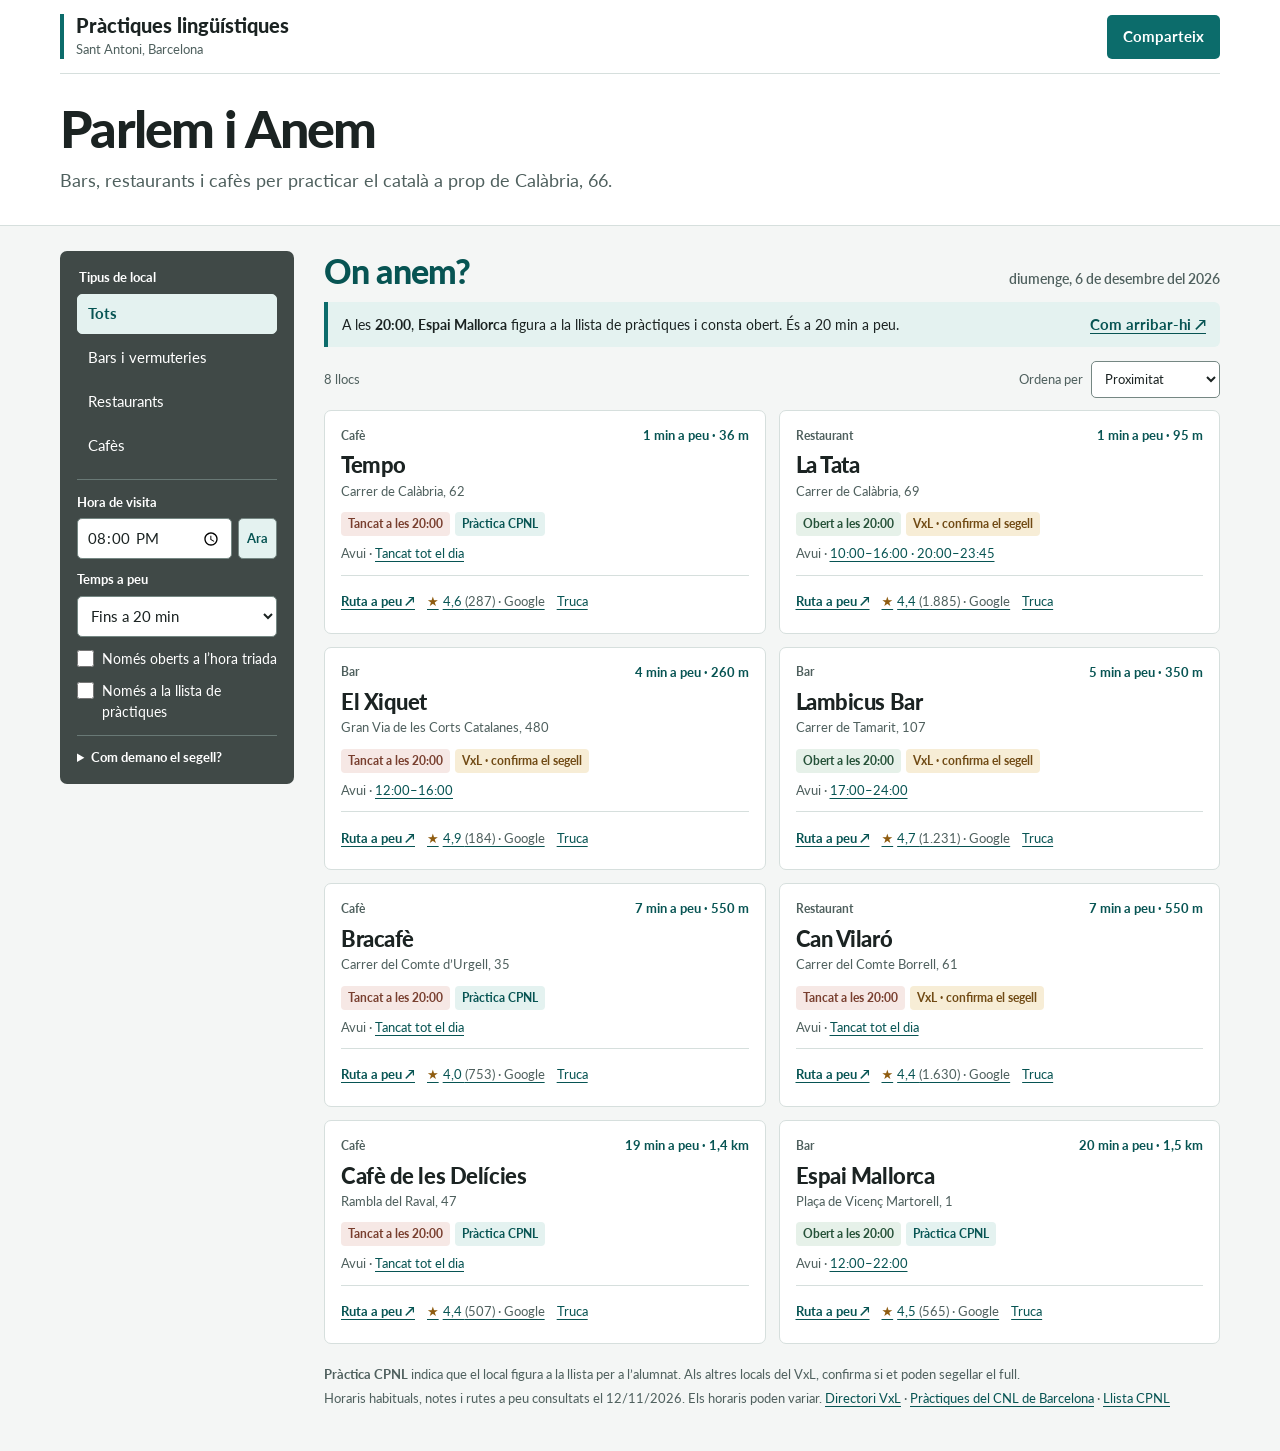
==== commit c748fceb: "Use Parlem i Anem as the site title" ====
--- a/index.html
+++ b/index.html
@@ -5,9 +5,9 @@
   <meta name="viewport" content="width=device-width, initial-scale=1">
   <meta name="theme-color" content="#ffffff">
   <meta name="description" content="Bars, restaurants i cafès per practicar el català a prop de Calàbria, 66. Filtra per horari i distància a peu.">
-  <meta property="og:title" content="Segell i tapes · Sant Antoni">
+  <meta property="og:title" content="Parlem i Anem">
   <meta property="og:description" content="Tria on practicar el català i fer un mos després de classe.">
-  <title>Segell i tapes · Sant Antoni</title>
+  <title>Parlem i Anem</title>
   <style>
     :root {
       color-scheme: light;
@@ -45,7 +45,6 @@
     .hero { padding-block: 26px 31px; }
     h1, h2, h3, p { margin: 0; }
     h1 { font-size: clamp(31px, 5vw, 52px); line-height: 1.1; font-weight: 900; letter-spacing: -.033em; }
-    .eyebrow { margin-bottom: 6px; color: var(--teal-dark); font-size: 13px; font-weight: 700; }
     .hero-lead { margin-top: 10px; color: var(--muted); font-size: clamp(15px, 2vw, 18px); }
     .workspace { display: grid; grid-template-columns: 234px minmax(0, 1fr); gap: 30px; padding-block: 25px 42px; }
     aside { align-self: start; background: var(--sidebar); color: var(--paper); border-radius: 7px; padding: 17px; position: sticky; top: 16px; }
@@ -115,7 +114,7 @@
     <div class="wrap">
       <div class="top">
         <div class="identity">
-          <p class="brand">Segell i tapes</p>
+          <p class="brand">Pràctiques lingüístiques</p>
           <p class="location">Sant Antoni, Barcelona</p>
         </div>
         <button type="button" class="share" id="share">Comparteix</button>
@@ -125,8 +124,7 @@
         <input type="url" id="share-url" readonly>
       </label>
       <div class="hero">
-        <p class="eyebrow">Projecte pilot independent</p>
-        <h1>Pràctiques lingüístiques</h1>
+        <h1>Parlem i Anem</h1>
         <p class="hero-lead">Bars, restaurants i cafès per practicar el català a prop de Calàbria, 66.</p>
       </div>
     </div>
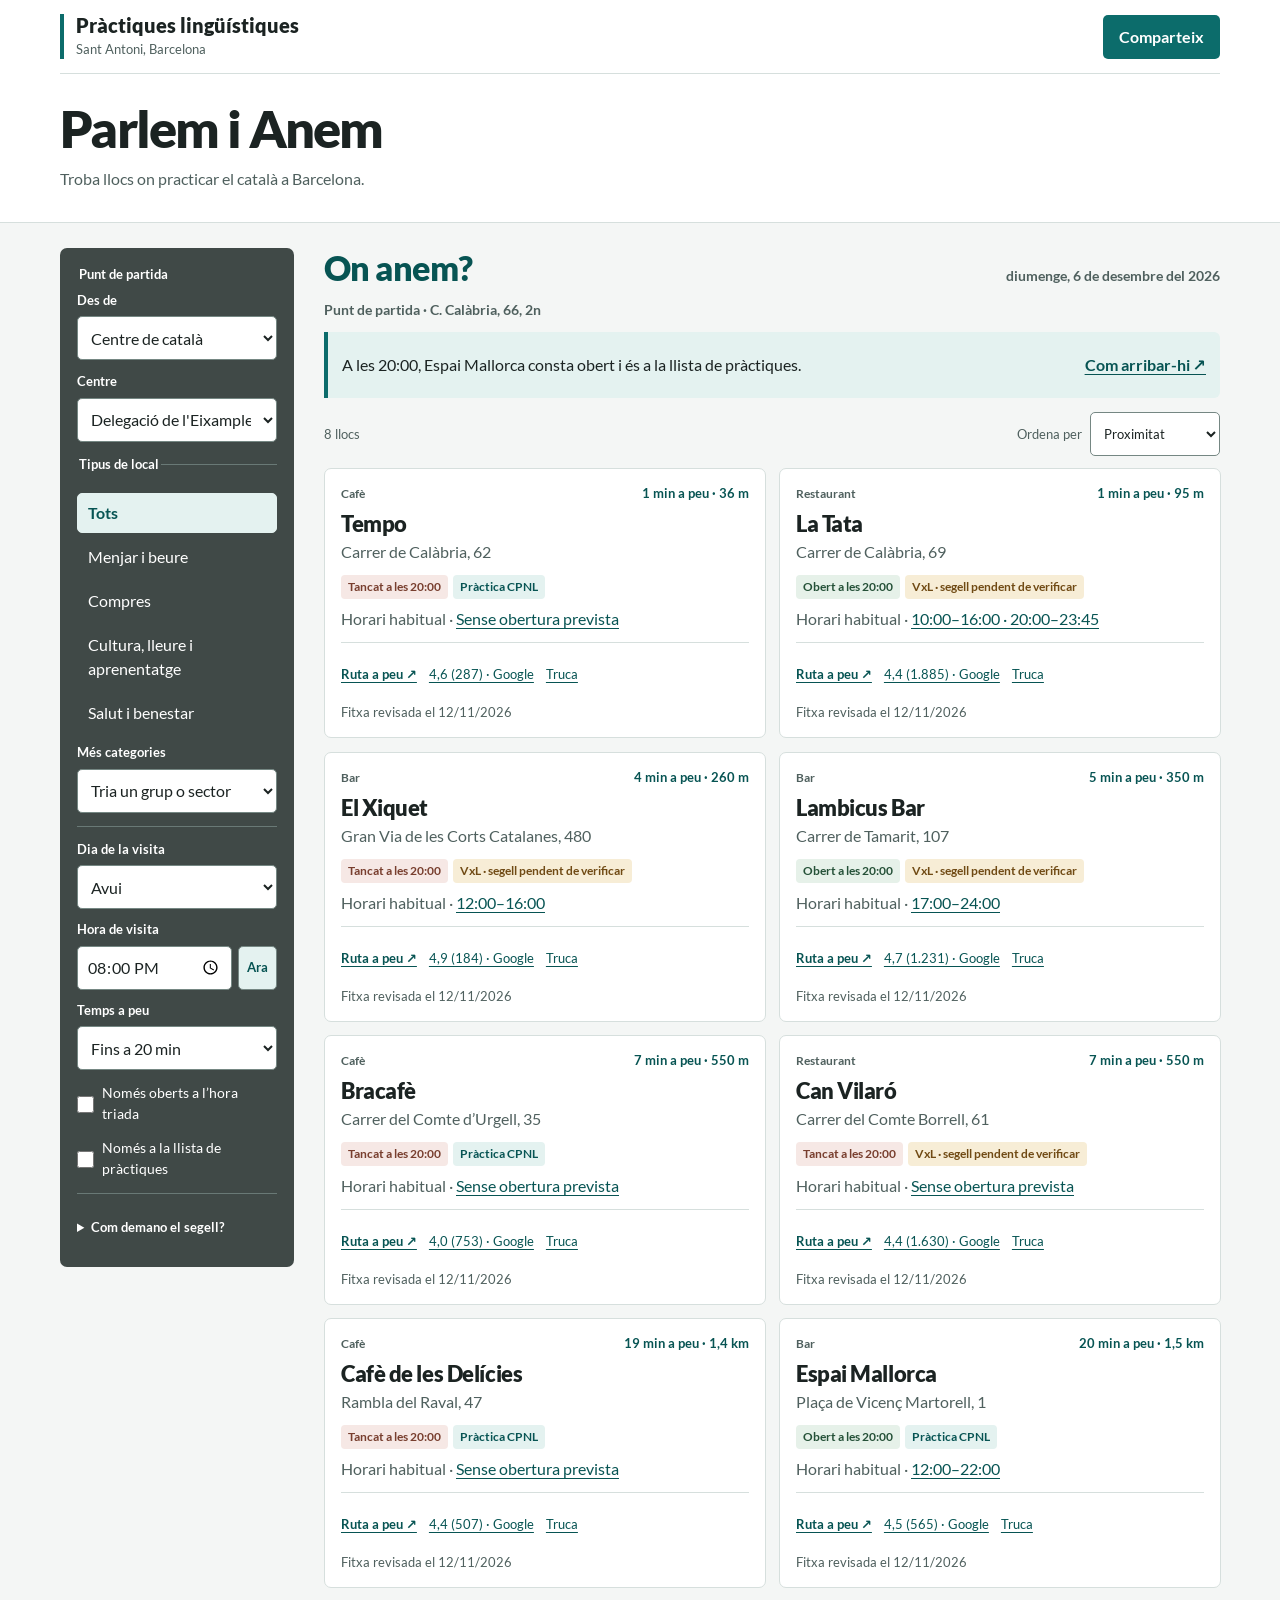
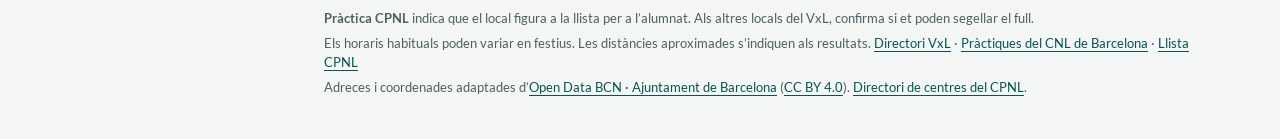
==== commit e297729b: "Expand Barcelona Catalan practice finder" ====
--- a/index.html
+++ b/index.html
@@ -4,112 +4,19 @@
   <meta charset="utf-8">
   <meta name="viewport" content="width=device-width, initial-scale=1">
   <meta name="theme-color" content="#ffffff">
-  <meta name="description" content="Bars, restaurants i cafès per practicar el català a prop de Calàbria, 66. Filtra per horari i distància a peu.">
+  <meta name="description" content="Troba llocs on practicar el català a Barcelona. Filtra per horari i distància a peu.">
   <meta property="og:title" content="Parlem i Anem">
   <meta property="og:description" content="Tria on practicar el català i fer un mos després de classe.">
   <title>Parlem i Anem</title>
-  <style>
-    :root {
-      color-scheme: light;
-      --ink: #1b2322;
-      --muted: #4f605e;
-      --teal: #0c6c6b;
-      --teal-dark: #075453;
-      --teal-light: #e4f2f0;
-      --surface: #f4f6f5;
-      --paper: #fff;
-      --line: #d6dfdd;
-      --control-line: #758783;
-      --sidebar: #404947;
-      --sidebar-line: #697976;
-      --green-soft: #e6f1e9;
-      --red-soft: #f6e8e5;
-      --amber-soft: #f7edd6;
-      --sans: Lato, Arial, system-ui, sans-serif;
-    }
-    *, *::before, *::after { box-sizing: border-box; }
-    body { margin: 0; background: var(--surface); color: var(--ink); font: 15px/1.5 var(--sans); }
-    a { color: var(--teal-dark); text-underline-offset: 3px; }
-    button, input, select { font: inherit; }
-    button, select, input[type="checkbox"] { cursor: pointer; }
-    :focus-visible { outline: 3px solid var(--teal); outline-offset: 3px; }
-    button { color: inherit; }
-    .wrap { width: min(1160px, calc(100% - 64px)); margin-inline: auto; }
-    .masthead { background: var(--paper); border-bottom: 1px solid var(--line); }
-    .top { min-height: 74px; display: flex; align-items: center; justify-content: space-between; gap: 16px; border-bottom: 1px solid var(--line); }
-    .identity { border-left: 4px solid var(--teal); padding-left: 12px; }
-    .brand { font-size: 20px; line-height: 1.15; font-weight: 900; }
-    .location { margin-top: 3px; color: var(--muted); font-size: 13px; }
-    .share { background: var(--teal); border: 1px solid transparent; color: var(--paper); padding: 8px 15px; border-radius: 5px; min-height: 44px; font-weight: 700; }
-    .share:hover { background: var(--teal-dark); }
-    .hero { padding-block: 26px 31px; }
-    h1, h2, h3, p { margin: 0; }
-    h1 { font-size: clamp(31px, 5vw, 52px); line-height: 1.1; font-weight: 900; letter-spacing: -.033em; }
-    .hero-lead { margin-top: 10px; color: var(--muted); font-size: clamp(15px, 2vw, 18px); }
-    .workspace { display: grid; grid-template-columns: 234px minmax(0, 1fr); gap: 30px; padding-block: 25px 42px; }
-    aside { align-self: start; background: var(--sidebar); color: var(--paper); border-radius: 7px; padding: 17px; position: sticky; top: 16px; }
-    aside :focus-visible { outline-color: #b1f5ed; }
-    .label, legend { display: block; font-size: 13px; font-weight: 700; margin-bottom: 6px; }
-    fieldset { border: 0; margin: 0; padding: 0; min-width: 0; }
-    .categories { display: grid; gap: 4px; }
-    .category { border: 1px solid transparent; background: transparent; min-height: 40px; border-radius: 5px; padding: 7px 10px; text-align: left; }
-    .category:hover { background: #505e5b; }
-    .category[aria-pressed="true"] { border-color: var(--teal-light); background: var(--teal-light); color: var(--teal-dark); font-weight: 700; }
-    .filter-section { margin-top: 13px; padding-top: 13px; border-top: 1px solid var(--sidebar-line); }
-    .controls { display: grid; gap: 11px; }
-    input[type="time"], select { min-height: 41px; padding: 7px 9px; border: 1px solid var(--control-line); border-radius: 5px; background: var(--paper); color: var(--ink); width: 100%; }
-    .visit-time { display: flex; gap: 6px; }
-    .visit-time input { min-width: 0; }
-    .visit-time button { padding: 0 8px; border: 1px solid var(--control-line); border-radius: 5px; background: var(--teal-light); color: var(--teal-dark); font-size: 13px; font-weight: 700; }
-    input[type="checkbox"] { accent-color: var(--teal); width: 17px; height: 17px; flex: 0 0 17px; margin: 2px 0 0; }
-    .check { display: flex; gap: 8px; align-items: start; font-size: 14px; }
-    .tip { margin-top: 13px; padding-top: 12px; border-top: 1px solid var(--sidebar-line); }
-    .tip p { color: #e3efed; font-size: 13px; }
-    .tip summary { font-weight: 700; font-size: 13px; cursor: pointer; }
-    .tip p { margin-top: 7px; }
-    .summary { display: flex; flex-wrap: wrap; gap: 7px 15px; align-items: baseline; justify-content: space-between; margin-bottom: 12px; }
-    h2 { color: var(--teal-dark); font-size: clamp(25px, 3vw, 34px); line-height: 1.15; font-weight: 900; letter-spacing: -.025em; }
-    .date { color: var(--muted); font-size: 14px; font-weight: 550; }
-    .highlight { display: flex; align-items: center; justify-content: space-between; gap: 8px 18px; background: var(--teal-light); border-left: 4px solid var(--teal); border-radius: 0 6px 6px 0; padding: 11px 14px; margin-bottom: 14px; }
-    .highlight p { font-size: 14px; }
-    .highlight a { white-space: nowrap; font-weight: 700; }
-    .list-meta { display: flex; align-items: center; justify-content: space-between; flex-wrap: wrap; gap: 9px; margin-bottom: 12px; color: var(--muted); font-size: 13px; }
-    .sort { display: flex; align-items: center; gap: 8px; }
-    .sort select { min-height: 37px; width: auto; }
-    .cards { display: grid; grid-template-columns: repeat(2, minmax(0, 1fr)); gap: 13px; }
-    .card { background: var(--paper); border: 1px solid var(--line); border-radius: 7px; padding: 15px 16px; display: flex; flex-direction: column; min-width: 0; }
-    .card-top { display: flex; align-items: center; justify-content: space-between; gap: 8px; margin-bottom: 7px; }
-    .kind { font-size: 12px; font-weight: 700; color: var(--muted); }
-    .distance { font-size: 13px; font-weight: 700; white-space: nowrap; color: var(--teal-dark); }
-    h3 { font-size: 22px; line-height: 1.15; font-weight: 900; letter-spacing: -.02em; }
-    .address { color: var(--muted); font-size: 13px; margin-top: 4px; }
-    .pills { display: flex; flex-wrap: wrap; align-items: center; gap: 5px; margin-top: 11px; }
-    .pill { border-radius: 4px; padding: 3px 7px; font-size: 12px; font-weight: 700; }
-    .open { background: var(--green-soft); color: #255138; }
-    .confirmed { background: var(--teal-light); color: var(--teal-dark); }
-    .closed { background: var(--red-soft); color: #783e2e; }
-    .unconfirmed { background: var(--amber-soft); color: #704a14; }
-    .hours { font-size: 13px; color: var(--muted); margin-top: 8px; margin-bottom: 11px; }
-    .actions { margin-top: auto; padding-top: 10px; border-top: 1px solid var(--line); display: flex; flex-wrap: wrap; align-items: center; gap: 5px 12px; }
-    .actions a { font-size: 13px; min-height: 32px; display: inline-flex; align-items: center; }
-    .actions a:first-child { font-weight: 700; }
-    .star { color: #8f5c10; margin-right: 4px; }
-    .muted { color: var(--muted); }
-    .empty { grid-column: 1/-1; background: var(--paper); padding: 22px; border: 1px dashed #aeb8aa; border-radius: 10px; }
-    .empty button { margin-top: 8px; background: var(--teal); color: white; border: 0; border-radius: 5px; padding: 7px 10px; }
-    .sources { margin-top: 21px; color: var(--muted); font-size: 13px; }
-    .sources p + p { margin-top: 5px; }
-    #share-status:not(:empty) { margin-top: 10px; color: var(--teal-dark); }
-    #share-manual:not([hidden]) { display: grid; gap: 5px; margin-top: 10px; max-width: 30rem; }
-    #share-url { width: 100%; min-width: 0; min-height: 41px; padding: 7px 9px; border: 1px solid var(--control-line); border-radius: 5px; color: var(--ink); background: var(--paper); }
-    @media (max-width: 920px) { .workspace { grid-template-columns: 205px minmax(0,1fr); gap: 19px; } .wrap { width: calc(100% - 40px); } }
-    @media (max-width: 740px) { .workspace { grid-template-columns: 1fr; padding-top: 16px; } aside { position: static; padding: 13px; } .categories { display: flex; flex-wrap: wrap; gap: 5px; } .category { flex: 0 0 auto; border-color: var(--sidebar-line); } .controls { grid-template-columns: 1fr 1fr; align-items: center; } .hero { padding-block: 18px 21px; } .top { min-height: 64px; } }
-    @media (max-width: 520px) { .wrap { width: calc(100% - 28px); } .cards { grid-template-columns: 1fr; } .highlight { align-items: start; } .card { padding: 14px; } }
-    @media (max-width: 350px) { .highlight { flex-direction: column; } .controls { grid-template-columns: 1fr; } }
-  </style>
-  <link rel="stylesheet" href="https://fonts.googleapis.com/css2?family=Lato:wght@400;700;900&display=swap">
+  <meta http-equiv="Content-Security-Policy" content="default-src 'none'; script-src 'self'; style-src 'self'; font-src 'self'; img-src 'self'; connect-src 'self'; base-uri 'none'; form-action 'none'; object-src 'none'">
+  <link rel="canonical" href="https://jpac89.github.io/segell-i-tapes/">
+  <meta property="og:image" content="https://jpac89.github.io/segell-i-tapes/og-image.png">
+  <link rel="icon" href="./favicon.svg" type="image/svg+xml">
+  <link rel="preload" href="./fonts/lato-400.woff2" as="font" type="font/woff2" crossorigin>
+  <link rel="stylesheet" href="./styles.css">
 </head>
 <body>
+  <a class="skip-link" href="#results-title">Ves als resultats</a>
   <header class="masthead">
     <div class="wrap">
       <div class="top">
@@ -125,24 +32,46 @@
       </label>
       <div class="hero">
         <h1>Parlem i Anem</h1>
-        <p class="hero-lead">Bars, restaurants i cafès per practicar el català a prop de Calàbria, 66.</p>
+        <p class="hero-lead">Troba llocs on practicar el català a Barcelona.</p>
       </div>
     </div>
   </header>
   <main class="workspace wrap">
     <aside aria-label="Filtres">
-      <fieldset>
+      <button id="filter-toggle" class="filter-toggle" type="button" aria-expanded="false" aria-controls="filters-panel">Filtres</button>
+      <div id="filters-panel">
+      <fieldset class="origin-controls">
+        <legend>Punt de partida</legend>
+        <label class="label" for="origin-mode">Des de</label>
+        <select id="origin-mode"><option value="centre">Centre de català</option><option value="location">La meva ubicació</option><option value="address">Una adreça de Barcelona</option></select>
+        <div id="centre-controls"><label class="label" for="centre">Centre</label><select id="centre"></select></div>
+        <div id="location-controls" hidden><button type="button" id="locate">Utilitza la meva ubicació</button></div>
+        <form id="address-controls" hidden>
+          <label class="label" for="street">Carrer, plaça o avinguda</label>
+          <input id="street" type="search" maxlength="100" placeholder="Calàbria" required>
+          <label class="label" for="number">Número</label>
+          <input id="number" type="text" maxlength="8" placeholder="66" required>
+          <button type="submit">Cerca l’adreça</button>
+          <div id="address-matches"></div>
+        </form>
+        <p id="origin-status" role="status"></p>
+      </fieldset>
+      <fieldset class="filter-section">
         <legend>Tipus de local</legend>
         <div class="categories" id="categories">
           <button class="category" type="button" data-category="all" aria-pressed="true">Tots</button>
-          <button class="category" type="button" data-category="bar" aria-pressed="false">Bars i vermuteries</button>
-          <button class="category" type="button" data-category="restaurant" aria-pressed="false">Restaurants</button>
-          <button class="category" type="button" data-category="cafe" aria-pressed="false">Cafès</button>
+          <button class="category" type="button" data-category="food" aria-pressed="false">Menjar i beure</button>
+          <button class="category" type="button" data-category="shopping" aria-pressed="false">Compres</button>
+          <button class="category" type="button" data-category="culture" aria-pressed="false">Cultura, lleure i aprenentatge</button>
+          <button class="category" type="button" data-category="health" aria-pressed="false">Salut i benestar</button>
         </div>
+        <label class="label more-label" for="sector">Més categories</label>
+        <select id="sector"><option value="">Tria un grup o sector</option></select>
       </fieldset>
       <div class="filter-section controls">
+        <div><label class="label" for="day">Dia de la visita</label><select id="day"><option value="today">Avui</option><option value="0">Dilluns</option><option value="1">Dimarts</option><option value="2">Dimecres</option><option value="3">Dijous</option><option value="4">Divendres</option><option value="5">Dissabte</option><option value="6">Diumenge</option></select></div>
         <div><label class="label" for="time">Hora de visita</label><div class="visit-time"><input type="time" id="time" value="20:00" required><button id="now" type="button">Ara</button></div></div>
-        <div><label class="label" for="radius">Temps a peu</label><select id="radius"><option value="5">Fins a 5 min</option><option value="10">Fins a 10 min</option><option value="20" selected>Fins a 20 min</option></select></div>
+        <div><label class="label" for="radius">Temps a peu</label><select id="radius"><option value="5">Fins a 5 min</option><option value="10">Fins a 10 min</option><option value="20" selected>Fins a 20 min</option><option value="all">Sense límit</option></select></div>
         <label class="check"><input id="open-only" type="checkbox"> Només oberts a l’hora triada</label>
         <label class="check"><input id="confirmed-only" type="checkbox"> Només a la llista de pràctiques</label>
       </div>
@@ -150,172 +79,22 @@
         <summary>Com demano el segell?</summary>
         <p>«Bona tarda! Som alumnes de català. Podem fer la pràctica aquí? Ens podeu segellar el full, si us plau?»</p>
       </details>
+      </div>
     </aside>
     <section aria-labelledby="results-title">
-      <div class="summary"><h2 id="results-title">On anem?</h2><p id="visit-date" class="date"></p></div>
-      <div class="highlight" id="highlight"></div>
+      <div class="summary"><h2 id="results-title" tabindex="-1">On anem?</h2><p id="visit-date" class="date"></p></div>
+      <p id="search-origin" class="date"></p>
+      <div class="highlight" id="highlight" role="status"></div>
       <div class="list-meta"><p id="count" role="status"></p><label class="sort" for="sort">Ordena per <select id="sort"><option value="distance">Proximitat</option><option value="rating">Nota de Google</option></select></label></div>
       <div class="cards" id="cards"></div>
       <noscript><p>Activa JavaScript per veure la llista i utilitzar els filtres.</p></noscript>
       <footer class="sources">
         <p><strong>Pràctica CPNL</strong> indica que el local figura a la llista per a l’alumnat. Als altres locals del VxL, confirma si et poden segellar el full.</p>
-        <p>Horaris habituals, notes i rutes a peu consultats el 12/11/2026. Els horaris poden variar. <a href="https://www.vxl.cat/collaboradors-vxl/establiments?cnl=All&amp;sector=244&amp;comarca=5453&amp;municipi=6460" target="_blank" rel="noopener noreferrer">Directori VxL</a> · <a href="https://www.cpnl.cat/xarxa/cnlbarcelona/foment/practiques-linguistiques/" target="_blank" rel="noopener noreferrer">Pràctiques del CNL de Barcelona</a> · <a href="https://www.cpnl.cat/alumnes/practiques/" target="_blank" rel="noopener noreferrer">Llista CPNL</a></p>
+        <p>Els horaris habituals poden variar en festius. Les distàncies aproximades s’indiquen als resultats. <a href="https://www.vxl.cat/collaboradors-vxl/establiments?cnl=All&amp;sector=244&amp;comarca=5453&amp;municipi=6460" target="_blank" rel="noopener noreferrer">Directori VxL</a> · <a href="https://www.cpnl.cat/xarxa/cnlbarcelona/foment/practiques-linguistiques/" target="_blank" rel="noopener noreferrer">Pràctiques del CNL de Barcelona</a> · <a href="https://www.cpnl.cat/alumnes/practiques/" target="_blank" rel="noopener noreferrer">Llista CPNL</a></p>
+        <p>Adreces i coordenades adaptades d’<a href="https://opendata-ajuntament.barcelona.cat/data/ca/dataset/taula-direle">Open Data BCN · Ajuntament de Barcelona</a> (<a href="https://creativecommons.org/licenses/by/4.0/">CC BY 4.0</a>). <a href="https://www.cpnl.cat/xarxa/centres/">Directori de centres del CPNL</a>.</p>
       </footer>
     </section>
   </main>
-  <script>
-    const origin = 'Carrer de Calàbria, 66, 08015 Barcelona';
-    const timezone = 'Europe/Madrid';
-    const weekdays = ['Monday','Tuesday','Wednesday','Thursday','Friday','Saturday','Sunday'];
-    const categoryNames = {bar:'Bar', restaurant:'Restaurant', cafe:'Cafè'};
-    const workweek = (intervals, saturday = [], sunday = []) => [intervals, intervals, intervals, intervals, intervals, saturday, sunday];
-    const daily = (intervals) => Array.from({length: 7}, () => intervals);
-    const places = [
-      {name:'Tempo', type:'cafe', address:'Carrer de Calàbria, 62', minutes:1, meters:36, rating:4.6, reviews:287, confirmed:true, phone:'931269440', cid:'0x1631623df6476cb1', hours:workweek([['08:30','16:30']])},
-      {name:'La Tata', type:'restaurant', address:'Carrer de Calàbria, 69', minutes:1, meters:95, rating:4.4, reviews:1885, confirmed:false, phone:'934262287', cid:'0x2f1329997ff4c143', hours:workweek([['06:00','23:45']],[['08:00','16:00'],['20:00','23:45']],[['10:00','16:00'],['20:00','23:45']]), hoursUrl:'https://latatabarcelona.es/es/contacto'},
-      {name:'El Xiquet', type:'bar', address:'Gran Via de les Corts Catalanes, 480', minutes:4, meters:260, rating:4.9, reviews:184, confirmed:false, phone:'744788000', cid:'0x1dbe2afaabc72187', hours:[[['18:00','24:00']],[['18:00','24:00']],[],[['18:00','24:00']],[['18:00','24:00']],[['12:00','16:00']],[['12:00','16:00']]]},
-      {name:'Lambicus Bar', type:'bar', address:'Carrer de Tamarit, 107', minutes:5, meters:350, rating:4.7, reviews:1231, confirmed:false, phone:'931707566', cid:'0x98f42e37c8517e87', hours:daily([['17:00','24:00']]), hoursUrl:'https://lambicus.com/bar/'},
-      {name:'Bracafè', type:'cafe', address:'Carrer del Comte d’Urgell, 35', minutes:7, meters:550, rating:4.0, reviews:753, confirmed:true, phone:'685925269', cid:'0x559559e1414d473d', hours:workweek([['07:00','13:00']])},
-      {name:'Can Vilaró', type:'restaurant', address:'Carrer del Comte Borrell, 61', minutes:7, meters:550, rating:4.4, reviews:1630, confirmed:false, phone:'933250578', cid:'0xc56b517f4595d897', hours:workweek([['08:30','15:30']])},
-      {name:'Cafè de les Delícies', type:'cafe', address:'Rambla del Raval, 47', minutes:19, meters:1400, rating:4.4, reviews:507, confirmed:true, phone:'934415714', cid:'0x263332ba1c6db1b4', hours:workweek([['09:30','16:30']])},
-      {name:'Espai Mallorca', type:'bar', address:'Plaça de Vicenç Martorell, 1', minutes:20, meters:1500, rating:4.5, reviews:565, confirmed:true, phone:'931728460', cid:'0xd916ed43276c6984', hours:[[['10:30','23:00']],[['10:30','23:00']],[['10:30','23:00']],[['10:30','24:00']],[['10:30','24:00']],[['10:30','24:00']],[['12:00','22:00']]]}
-    ];
-    const time = document.querySelector('#time');
-    const radius = document.querySelector('#radius');
-    const openOnly = document.querySelector('#open-only');
-    const confirmedOnly = document.querySelector('#confirmed-only');
-    const sort = document.querySelector('#sort');
-    const categories = document.querySelector('#categories');
-    const results = document.querySelector('#cards');
-    const highlight = document.querySelector('#highlight');
-    let weekday;
-    const number = new Intl.NumberFormat('ca', {maximumFractionDigits:1});
-    const rating = new Intl.NumberFormat('ca', {minimumFractionDigits:1, maximumFractionDigits:1});
-    let category = 'all';
-
-    function isOpen(place, selectedTime) {
-      return place.hours[weekday].some(([from, to]) => from <= selectedTime && selectedTime < to);
-    }
-
-    function walkLink(place) {
-      return 'https://www.google.com/maps/dir/?' + new URLSearchParams({api:'1', origin, destination:`${place.name}, ${place.address}, Barcelona`, travelmode:'walking'});
-    }
-
-    function mapsLink(place) {
-      return 'https://www.google.com/maps?cid=' + BigInt(place.cid).toString();
-    }
-
-    function byDistance(a, b) {
-      return a.meters - b.meters;
-    }
-
-    function card(place, selectedTime) {
-      const open = isOpen(place, selectedTime);
-      const hours = place.hours[weekday].map(([from, to]) => `${from}–${to}`).join(' · ') || 'Tancat tot el dia';
-      const distance = place.meters < 1000 ? `${place.meters} m` : `${number.format(place.meters / 1000)} km`;
-      return `<article class="card">
-        <div class="card-top"><span class="kind">${categoryNames[place.type]}</span><span class="distance">${place.minutes} min a peu · ${distance}</span></div>
-        <h3>${place.name}</h3><p class="address">${place.address}</p>
-        <div class="pills">
-          <span class="pill ${open ? 'open' : 'closed'}">${open ? 'Obert' : 'Tancat'} a les ${selectedTime}</span>
-          <span class="pill ${place.confirmed ? 'confirmed' : 'unconfirmed'}">${place.confirmed ? 'Pràctica CPNL' : 'VxL · confirma el segell'}</span>
-        </div>
-        <p class="hours">Avui · <a href="${place.hoursUrl || mapsLink(place)}" target="_blank" rel="noopener noreferrer">${hours}</a></p>
-        <div class="actions">
-          <a href="${walkLink(place)}" target="_blank" rel="noopener noreferrer" aria-label="Ruta a peu a ${place.name}">Ruta a peu ↗</a>
-          <a href="${mapsLink(place)}" target="_blank" rel="noopener noreferrer" aria-label="Google Maps i ressenyes de ${place.name}"><span class="star" aria-hidden="true">★</span>${rating.format(place.rating)}&nbsp;<span class="muted">(${number.format(place.reviews)}) · Google</span></a>
-          <a href="tel:+34${place.phone}" aria-label="Truca a ${place.name}">Truca</a>
-        </div>
-      </article>`;
-    }
-
-    function render() {
-      const date = new Date();
-      weekday = weekdays.indexOf(new Intl.DateTimeFormat('en', {weekday:'long', timeZone:timezone}).format(date));
-      document.querySelector('#visit-date').textContent = new Intl.DateTimeFormat('ca', {dateStyle:'full', timeZone:timezone}).format(date);
-      const selectedTime = time.value || '20:00';
-      const visible = places.filter(place =>
-        (category === 'all' || place.type === category) &&
-        place.minutes <= Number(radius.value) &&
-        (!openOnly.checked || isOpen(place, selectedTime)) &&
-        (!confirmedOnly.checked || place.confirmed)
-      );
-      const eligible = visible.find(place => place.confirmed && isOpen(place, selectedTime));
-      const exactTime = `A les <strong>${selectedTime}</strong>`;
-      highlight.innerHTML = eligible
-        ? `<p>${exactTime}, <strong>${eligible.name}</strong> figura a la llista de pràctiques i consta obert. És a ${eligible.minutes} min a peu.</p><a href="${walkLink(eligible)}" target="_blank" rel="noopener noreferrer">Com arribar-hi ↗</a>`
-        : `<p>${exactTime} no consta obert cap local de la llista de pràctiques amb aquests filtres.</p>`;
-      visible.sort(sort.value === 'rating' ? (a, b) => b.rating - a.rating || byDistance(a, b) : byDistance);
-      document.querySelector('#count').textContent = `${visible.length} ${visible.length === 1 ? 'lloc' : 'llocs'}`;
-      results.innerHTML = visible.length
-        ? visible.map(place => card(place, selectedTime)).join('')
-        : '<div class="empty"><p>Cap lloc amb aquests filtres.</p><button type="button" id="reset">Restableix els filtres</button></div>';
-    }
-
-    function selectCategory(value) {
-      category = value;
-      for (const button of categories.querySelectorAll('button')) {
-        button.setAttribute('aria-pressed', String(button.dataset.category === value));
-      }
-    }
-
-    categories.addEventListener('click', event => {
-      const button = event.target.closest('[data-category]');
-      if (!button) return;
-      selectCategory(button.dataset.category);
-      render();
-    });
-    for (const control of [time, radius, openOnly, confirmedOnly, sort]) control.addEventListener('change', render);
-    document.querySelector('#now').addEventListener('click', () => {
-      time.value = new Intl.DateTimeFormat('ca', {hour:'2-digit', minute:'2-digit', hourCycle:'h23', timeZone:timezone}).format(new Date());
-      render();
-    });
-    results.addEventListener('click', event => {
-      if (event.target.id !== 'reset') return;
-      selectCategory('all');
-      radius.value = '20';
-      openOnly.checked = false;
-      confirmedOnly.checked = false;
-      render();
-      categories.querySelector('[data-category="all"]').focus();
-    });
-    const shareButton = document.querySelector('#share');
-    const shareStatus = document.querySelector('#share-status');
-    const shareManual = document.querySelector('#share-manual');
-    const shareUrl = document.querySelector('#share-url');
-    shareButton.addEventListener('click', async () => {
-      if (shareButton.getAttribute('aria-busy') === 'true') return;
-      const url = location.protocol === 'file:'
-        ? 'https://jpac89.github.io/segell-i-tapes/'
-        : location.href;
-
-      shareButton.setAttribute('aria-busy', 'true');
-      shareStatus.textContent = '';
-      shareManual.hidden = true;
-      try {
-        if (typeof navigator.share === 'function') {
-          try {
-            await navigator.share({title: document.title, url});
-            return;
-          } catch (error) {
-            if (error.name === 'AbortError') return;
-          }
-        }
-
-        try {
-          await navigator.clipboard.writeText(url);
-          shareStatus.textContent = 'Enllaç copiat.';
-        } catch {
-          shareUrl.value = url;
-          shareManual.hidden = false;
-          shareUrl.focus();
-          shareUrl.select();
-        }
-      } finally {
-        shareButton.removeAttribute('aria-busy');
-      }
-    });
-    render();
-  </script>
+  <script type="module" src="./app.js"></script>
 </body>
 </html>
--- a/styles.css
+++ b/styles.css
@@ -0,0 +1,137 @@
+:root {
+  color-scheme: light;
+  --ink: #1b2322;
+  --muted: #4f605e;
+  --teal: #0c6c6b;
+  --teal-dark: #075453;
+  --teal-light: #e4f2f0;
+  --surface: #f4f6f5;
+  --paper: #fff;
+  --line: #d6dfdd;
+  --control-line: #758783;
+  --sidebar: #404947;
+  --sidebar-line: #697976;
+  --green-soft: #e6f1e9;
+  --red-soft: #f6e8e5;
+  --amber-soft: #f7edd6;
+  --sans: Lato, Arial, system-ui, sans-serif;
+}
+*, *::before, *::after { box-sizing: border-box; }
+body { margin: 0; background: var(--surface); color: var(--ink); font: 15px/1.5 var(--sans); }
+a { color: var(--teal-dark); text-underline-offset: 3px; }
+button, input, select { font: inherit; }
+button, select, input[type="checkbox"] { cursor: pointer; }
+:focus-visible { outline: 3px solid var(--teal); outline-offset: 3px; }
+button { color: inherit; }
+.wrap { width: min(1160px, calc(100% - 64px)); margin-inline: auto; }
+.masthead { background: var(--paper); border-bottom: 1px solid var(--line); }
+.top { min-height: 74px; display: flex; align-items: center; justify-content: space-between; gap: 16px; border-bottom: 1px solid var(--line); }
+.identity { border-left: 4px solid var(--teal); padding-left: 12px; }
+.brand { font-size: 20px; line-height: 1.15; font-weight: 900; }
+.location { margin-top: 3px; color: var(--muted); font-size: 13px; }
+.share { background: var(--teal); border: 1px solid transparent; color: var(--paper); padding: 8px 15px; border-radius: 5px; min-height: 44px; font-weight: 700; }
+.share:hover { background: var(--teal-dark); }
+.hero { padding-block: 26px 31px; }
+h1, h2, h3, p { margin: 0; }
+h1 { font-size: clamp(31px, 5vw, 52px); line-height: 1.1; font-weight: 900; letter-spacing: -.033em; }
+.hero-lead { margin-top: 10px; color: var(--muted); font-size: clamp(15px, 2vw, 18px); }
+.workspace { display: grid; grid-template-columns: 234px minmax(0, 1fr); gap: 30px; padding-block: 25px 42px; }
+aside { align-self: start; background: var(--sidebar); color: var(--paper); border-radius: 7px; padding: 17px; position: sticky; top: 16px; }
+aside :focus-visible { outline-color: #b1f5ed; }
+.label, legend { display: block; font-size: 13px; font-weight: 700; margin-bottom: 6px; }
+fieldset { border: 0; margin: 0; padding: 0; min-width: 0; }
+.categories { display: grid; gap: 4px; }
+.category { border: 1px solid transparent; background: transparent; min-height: 40px; border-radius: 5px; padding: 7px 10px; text-align: left; }
+.category:hover { background: #505e5b; }
+.category[aria-pressed="true"] { border-color: var(--teal-light); background: var(--teal-light); color: var(--teal-dark); font-weight: 700; }
+.filter-section { margin-top: 13px; padding-top: 13px; border-top: 1px solid var(--sidebar-line); }
+.controls { display: grid; gap: 11px; }
+input[type="time"], select { min-height: 41px; padding: 7px 9px; border: 1px solid var(--control-line); border-radius: 5px; background: var(--paper); color: var(--ink); width: 100%; }
+.visit-time { display: flex; gap: 6px; }
+.visit-time input { min-width: 0; }
+.visit-time button { padding: 0 8px; border: 1px solid var(--control-line); border-radius: 5px; background: var(--teal-light); color: var(--teal-dark); font-size: 13px; font-weight: 700; }
+input[type="checkbox"] { accent-color: var(--teal); width: 17px; height: 17px; flex: 0 0 17px; margin: 2px 0 0; }
+.check { display: flex; gap: 8px; align-items: start; font-size: 14px; }
+.tip { margin-top: 13px; padding-top: 12px; border-top: 1px solid var(--sidebar-line); }
+.tip p { color: #e3efed; font-size: 13px; }
+.tip summary { font-weight: 700; font-size: 13px; cursor: pointer; }
+.tip p { margin-top: 7px; }
+.summary { display: flex; flex-wrap: wrap; gap: 7px 15px; align-items: baseline; justify-content: space-between; margin-bottom: 12px; }
+h2 { color: var(--teal-dark); font-size: clamp(25px, 3vw, 34px); line-height: 1.15; font-weight: 900; letter-spacing: -.025em; }
+.date { color: var(--muted); font-size: 14px; font-weight: 550; }
+.highlight { display: flex; align-items: center; justify-content: space-between; gap: 8px 18px; background: var(--teal-light); border-left: 4px solid var(--teal); border-radius: 0 6px 6px 0; padding: 11px 14px; margin-bottom: 14px; }
+.highlight p { font-size: 14px; }
+.highlight a { white-space: nowrap; font-weight: 700; }
+.list-meta { display: flex; align-items: center; justify-content: space-between; flex-wrap: wrap; gap: 9px; margin-bottom: 12px; color: var(--muted); font-size: 13px; }
+.sort { display: flex; align-items: center; gap: 8px; }
+.sort select { min-height: 37px; width: auto; }
+.cards { display: grid; grid-template-columns: repeat(2, minmax(0, 1fr)); gap: 13px; }
+.card { background: var(--paper); border: 1px solid var(--line); border-radius: 7px; padding: 15px 16px; display: flex; flex-direction: column; min-width: 0; }
+.card-top { display: flex; align-items: center; justify-content: space-between; gap: 8px; margin-bottom: 7px; }
+.kind { font-size: 12px; font-weight: 700; color: var(--muted); }
+.distance { font-size: 13px; font-weight: 700; white-space: nowrap; color: var(--teal-dark); }
+h3 { font-size: 22px; line-height: 1.15; font-weight: 900; letter-spacing: -.02em; }
+.address { color: var(--muted); font-size: 13px; margin-top: 4px; }
+.pills { display: flex; flex-wrap: wrap; align-items: center; gap: 5px; margin-top: 11px; }
+.pill { border-radius: 4px; padding: 3px 7px; font-size: 12px; font-weight: 700; }
+.open { background: var(--green-soft); color: #255138; }
+.confirmed { background: var(--teal-light); color: var(--teal-dark); }
+.closed { background: var(--red-soft); color: #783e2e; }
+.unconfirmed { background: var(--amber-soft); color: #704a14; }
+.hours { font-size: 13px; color: var(--muted); margin-top: 8px; margin-bottom: 11px; }
+.actions { margin-top: auto; padding-top: 10px; border-top: 1px solid var(--line); display: flex; flex-wrap: wrap; align-items: center; gap: 5px 12px; }
+.actions a { font-size: 13px; min-height: 32px; display: inline-flex; align-items: center; }
+.actions a:first-child { font-weight: 700; }
+.star { color: #8f5c10; margin-right: 4px; }
+.muted { color: var(--muted); }
+.empty { grid-column: 1/-1; background: var(--paper); padding: 22px; border: 1px dashed #aeb8aa; border-radius: 10px; }
+.empty button { margin-top: 8px; background: var(--teal); color: white; border: 0; border-radius: 5px; padding: 7px 10px; }
+.sources { margin-top: 21px; color: var(--muted); font-size: 13px; }
+.sources p + p { margin-top: 5px; }
+#share-status:not(:empty) { margin-top: 10px; color: var(--teal-dark); }
+#share-manual:not([hidden]) { display: grid; gap: 5px; margin-top: 10px; max-width: 30rem; }
+#share-url { width: 100%; min-width: 0; min-height: 41px; padding: 7px 9px; border: 1px solid var(--control-line); border-radius: 5px; color: var(--ink); background: var(--paper); }
+@media (max-width: 920px) { .workspace { grid-template-columns: 205px minmax(0,1fr); gap: 19px; } .wrap { width: calc(100% - 40px); } }
+@media (max-width: 740px) { .workspace { grid-template-columns: 1fr; padding-top: 16px; } aside { position: static; padding: 13px; } .categories { display: flex; flex-wrap: wrap; gap: 5px; } .category { flex: 0 0 auto; border-color: var(--sidebar-line); } .controls { grid-template-columns: 1fr 1fr; align-items: center; } .hero { padding-block: 18px 21px; } .top { min-height: 64px; } }
+@media (max-width: 520px) { .wrap { width: calc(100% - 28px); } .cards { grid-template-columns: 1fr; } .highlight { align-items: start; } .card { padding: 14px; } }
+@media (max-width: 350px) { .highlight { flex-direction: column; } .controls { grid-template-columns: 1fr; } }
+
+@font-face { font-family: Lato; font-style: normal; font-weight: 400; font-display: swap; src: url('./fonts/lato-400.woff2') format('woff2'); }
+@font-face { font-family: Lato; font-style: normal; font-weight: 700; font-display: swap; src: url('./fonts/lato-700.woff2') format('woff2'); }
+@font-face { font-family: Lato; font-style: normal; font-weight: 900; font-display: swap; src: url('./fonts/lato-900.woff2') format('woff2'); }
+
+[hidden] { display: none !important; }
+body { font-size: 16px; }
+.skip-link { position: absolute; top: 8px; left: 8px; z-index: 2; padding: 10px; background: white; transform: translateY(-200%); }
+.skip-link:focus { transform: none; }
+aside { position: static; min-width: 0; }
+aside button { min-height: 44px; }
+.origin-controls > div:not([hidden]), #address-controls { margin-top: 12px; }
+.origin-controls form > * + *, #address-matches button + button { margin-top: 6px; }
+.origin-controls input, .origin-controls button, #filter-toggle {
+  width: 100%; min-height: 44px; padding: 7px 9px; border: 1px solid var(--control-line);
+  border-radius: 5px; color: var(--ink); background: var(--paper);
+}
+#origin-status:not(:empty) { margin-top: 8px; font-size: 14px; }
+.more-label { margin-top: 10px; }
+.check { min-height: 44px; align-items: center; cursor: pointer; }
+#day, #centre, #origin-mode, #sector, #radius, #time, #sort { min-height: 44px; }
+.tip summary, .actions a, .highlight a { min-height: 44px; align-content: center; }
+.highlight a { display: inline-flex; align-items: center; white-space: normal; }
+.address, .hours { font-size: 16px; }
+.empty button, #share-url { min-height: 44px; }
+.highlight p, .hero-lead { font-size: max(16px, 1em); }
+.verified { margin-top: 6px; font-size: 13px; color: var(--muted); }
+.card { content-visibility: auto; contain-intrinsic-block-size: auto 260px; }
+.card-top { flex-wrap: wrap; }
+.distance { white-space: normal; }
+#search-origin { margin-bottom: 12px; }
+.filter-toggle { display: none; }
+@media (max-width: 740px) {
+  .filter-toggle { display: block; font-weight: 700; }
+  #filters-panel { margin-top: 14px; }
+  .workspace { row-gap: 16px; }
+}
+@media (max-width: 520px) {
+  .highlight { flex-direction: column; align-items: start; gap: 2px; }
+}
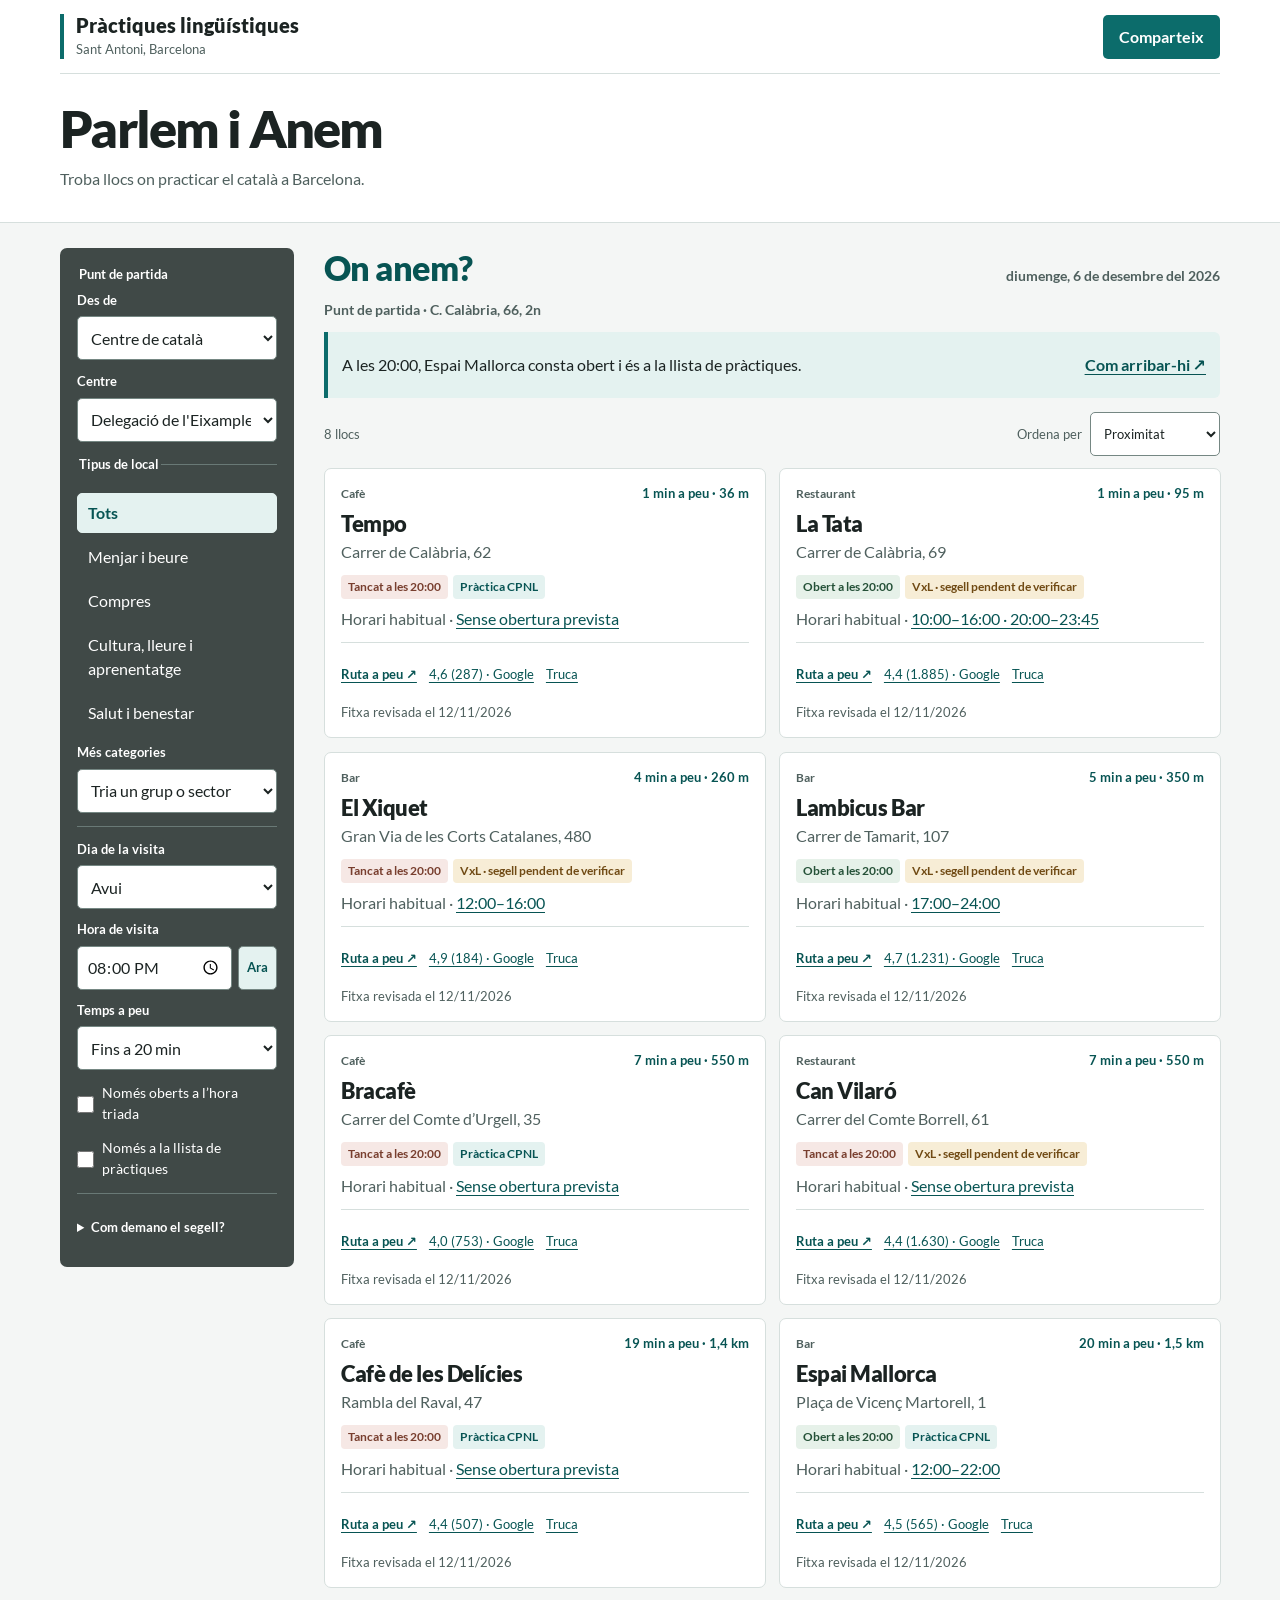
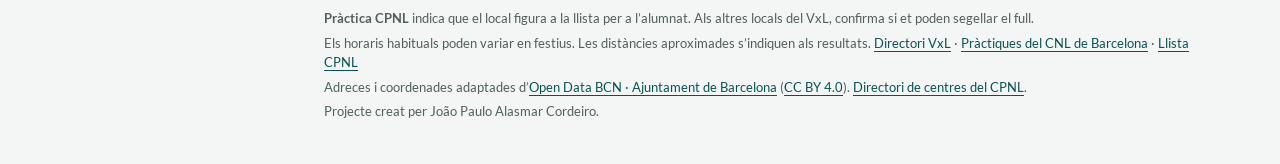
==== commit 05f8f093: "License project code under MIT and credit creator" ====
--- a/index.html
+++ b/index.html
@@ -92,6 +92,7 @@
         <p><strong>Pràctica CPNL</strong> indica que el local figura a la llista per a l’alumnat. Als altres locals del VxL, confirma si et poden segellar el full.</p>
         <p>Els horaris habituals poden variar en festius. Les distàncies aproximades s’indiquen als resultats. <a href="https://www.vxl.cat/collaboradors-vxl/establiments?cnl=All&amp;sector=244&amp;comarca=5453&amp;municipi=6460" target="_blank" rel="noopener noreferrer">Directori VxL</a> · <a href="https://www.cpnl.cat/xarxa/cnlbarcelona/foment/practiques-linguistiques/" target="_blank" rel="noopener noreferrer">Pràctiques del CNL de Barcelona</a> · <a href="https://www.cpnl.cat/alumnes/practiques/" target="_blank" rel="noopener noreferrer">Llista CPNL</a></p>
         <p>Adreces i coordenades adaptades d’<a href="https://opendata-ajuntament.barcelona.cat/data/ca/dataset/taula-direle">Open Data BCN · Ajuntament de Barcelona</a> (<a href="https://creativecommons.org/licenses/by/4.0/">CC BY 4.0</a>). <a href="https://www.cpnl.cat/xarxa/centres/">Directori de centres del CPNL</a>.</p>
+        <p>Projecte creat per João Paulo Alasmar Cordeiro.</p>
       </footer>
     </section>
   </main>
